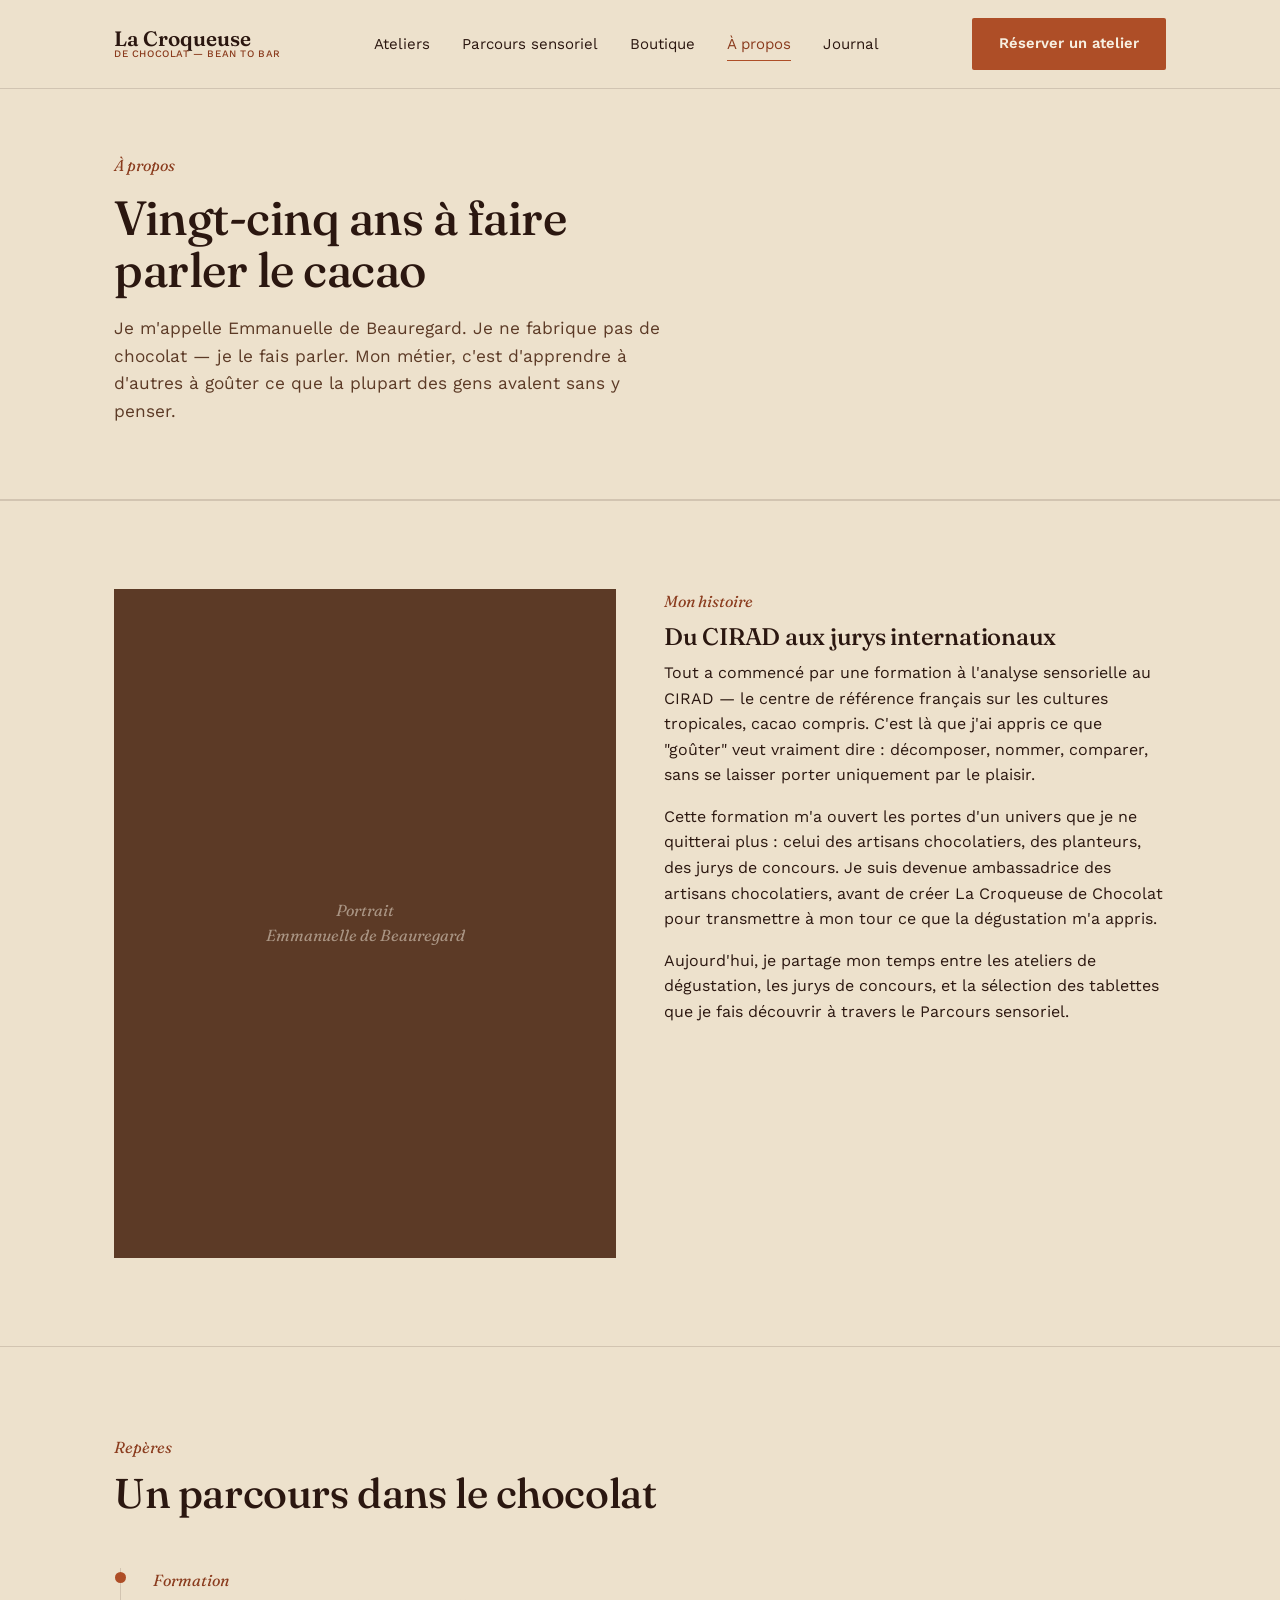
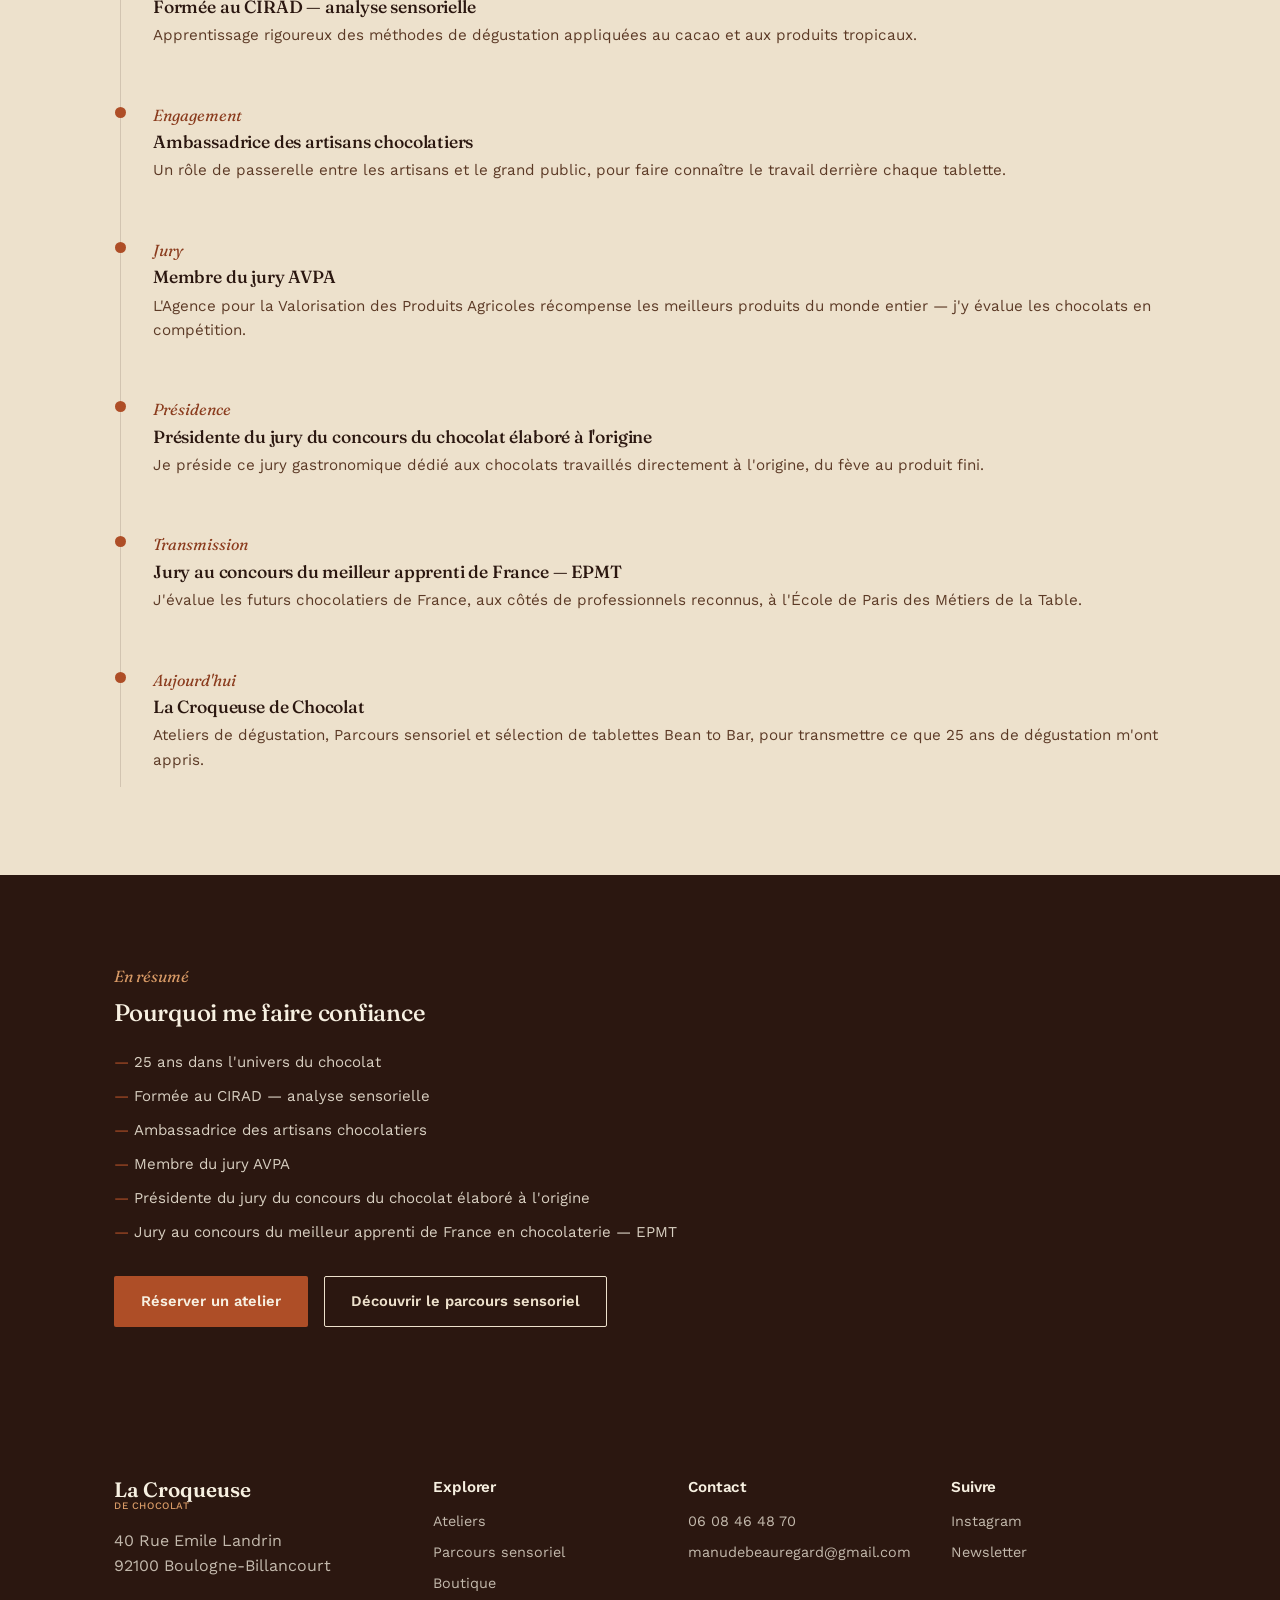
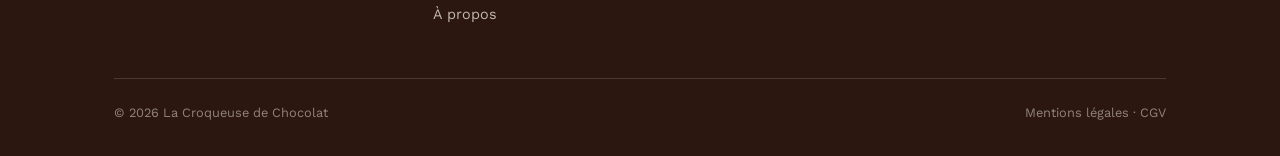
==== a-propos.html @ c0e7d8b3 "Add files via upload" ====
<!doctype html>
<html lang="fr">
<head>
<meta charset="UTF-8">
<meta name="viewport" content="width=device-width, initial-scale=1.0">
<title>À propos — Emmanuelle de Beauregard | La Croqueuse de Chocolat</title>
<meta name="description" content="Emmanuelle de Beauregard, formée au CIRAD, membre du jury AVPA, 25 ans dans l'univers du chocolat Bean to Bar.">
<link rel="stylesheet" href="style.css">
</head>
<body>

<header class="site-header">
  <div class="wrap">
    <a href="index.html" class="logo">La Croqueuse<small>DE CHOCOLAT — BEAN TO BAR</small></a>
    <nav class="nav" id="nav">
      <a href="ateliers.html">Ateliers</a>
      <a href="parcours-sensoriel.html">Parcours sensoriel</a>
      <a href="boutique.html">Boutique</a>
      <a href="a-propos.html" class="active">À propos</a>
      <a href="index.html#journal">Journal</a>
      <a href="apercu-reservation.html" class="btn btn-primary nav-cta">Réserver un atelier</a>
    </nav>
    <div class="nav-actions">
      <a href="apercu-reservation.html" class="btn btn-primary">Réserver un atelier</a>
      <button class="menu-toggle" id="menuToggle" aria-label="Ouvrir le menu" aria-expanded="false">Menu</button>
    </div>
  </div>
</header>

<section class="page-hero">
  <div class="wrap">
    <p class="section-tag">À propos</p>
    <h1>Vingt-cinq ans à faire parler le cacao</h1>
    <p class="lede">Je m'appelle Emmanuelle de Beauregard. Je ne fabrique pas de chocolat — je le fais parler. Mon métier, c'est d'apprendre à d'autres à goûter ce que la plupart des gens avalent sans y penser.</p>
  </div>
</section>

<section id="histoire">
  <div class="wrap grid-2">
    <div class="about-portrait" style="aspect-ratio:3/4">Portrait<br>Emmanuelle de Beauregard</div>
    <div>
      <p class="section-tag">Mon histoire</p>
      <h2>Du CIRAD aux jurys internationaux</h2>
      <p>Tout a commencé par une formation à l'analyse sensorielle au CIRAD — le centre de référence français sur les cultures tropicales, cacao compris. C'est là que j'ai appris ce que "goûter" veut vraiment dire : décomposer, nommer, comparer, sans se laisser porter uniquement par le plaisir.</p>
      <p>Cette formation m'a ouvert les portes d'un univers que je ne quitterai plus : celui des artisans chocolatiers, des planteurs, des jurys de concours. Je suis devenue ambassadrice des artisans chocolatiers, avant de créer La Croqueuse de Chocolat pour transmettre à mon tour ce que la dégustation m'a appris.</p>
      <p>Aujourd'hui, je partage mon temps entre les ateliers de dégustation, les jurys de concours, et la sélection des tablettes que je fais découvrir à travers le Parcours sensoriel.</p>
    </div>
  </div>
</section>

<section id="parcours">
  <div class="wrap">
    <div class="section-head">
      <p class="section-tag">Repères</p>
      <h2>Un parcours dans le chocolat</h2>
    </div>
    <div class="timeline">
      <div class="timeline-item">
        <p class="year">Formation</p>
        <h3>Formée au CIRAD — analyse sensorielle</h3>
        <p>Apprentissage rigoureux des méthodes de dégustation appliquées au cacao et aux produits tropicaux.</p>
      </div>
      <div class="timeline-item">
        <p class="year">Engagement</p>
        <h3>Ambassadrice des artisans chocolatiers</h3>
        <p>Un rôle de passerelle entre les artisans et le grand public, pour faire connaître le travail derrière chaque tablette.</p>
      </div>
      <div class="timeline-item">
        <p class="year">Jury</p>
        <h3>Membre du jury AVPA</h3>
        <p>L'Agence pour la Valorisation des Produits Agricoles récompense les meilleurs produits du monde entier — j'y évalue les chocolats en compétition.</p>
      </div>
      <div class="timeline-item">
        <p class="year">Présidence</p>
        <h3>Présidente du jury du concours du chocolat élaboré à l'origine</h3>
        <p>Je préside ce jury gastronomique dédié aux chocolats travaillés directement à l'origine, du fève au produit fini.</p>
      </div>
      <div class="timeline-item">
        <p class="year">Transmission</p>
        <h3>Jury au concours du meilleur apprenti de France — EPMT</h3>
        <p>J'évalue les futurs chocolatiers de France, aux côtés de professionnels reconnus, à l'École de Paris des Métiers de la Table.</p>
      </div>
      <div class="timeline-item">
        <p class="year">Aujourd'hui</p>
        <h3>La Croqueuse de Chocolat</h3>
        <p>Ateliers de dégustation, Parcours sensoriel et sélection de tablettes Bean to Bar, pour transmettre ce que 25 ans de dégustation m'ont appris.</p>
      </div>
    </div>
  </div>
</section>

<section class="about-strip">
  <div class="wrap" style="grid-template-columns:1fr">
    <div>
      <p class="section-tag" style="color:#D89A66">En résumé</p>
      <h2>Pourquoi me faire confiance</h2>
      <ul class="credentials">
        <li>25 ans dans l'univers du chocolat</li>
        <li>Formée au CIRAD — analyse sensorielle</li>
        <li>Ambassadrice des artisans chocolatiers</li>
        <li>Membre du jury AVPA</li>
        <li>Présidente du jury du concours du chocolat élaboré à l'origine</li>
        <li>Jury au concours du meilleur apprenti de France en chocolaterie — EPMT</li>
      </ul>
      <div style="display:flex;gap:16px;margin-top:32px;flex-wrap:wrap">
        <a href="apercu-reservation.html" class="btn btn-primary">Réserver un atelier</a>
        <a href="parcours-sensoriel.html" class="btn btn-ghost" style="border-color:var(--creme);color:var(--creme)">Découvrir le parcours sensoriel</a>
      </div>
    </div>
  </div>
</section>

<footer class="site-footer">
  <div class="wrap">
    <div class="footer-grid">
      <div>
        <a href="index.html" class="logo" style="color:var(--creme-clair)">La Croqueuse<small style="color:#D89A66">DE CHOCOLAT</small></a>
        <p style="margin-top:16px;max-width:32ch">40 Rue Emile Landrin<br>92100 Boulogne-Billancourt</p>
      </div>
      <div>
        <h4>Explorer</h4>
        <ul>
          <li><a href="ateliers.html">Ateliers</a></li>
          <li><a href="parcours-sensoriel.html">Parcours sensoriel</a></li>
          <li><a href="boutique.html">Boutique</a></li>
          <li><a href="a-propos.html">À propos</a></li>
        </ul>
      </div>
      <div>
        <h4>Contact</h4>
        <ul>
          <li><a href="tel:0608464870">06 08 46 48 70</a></li>
          <li><a href="mailto:manudebeauregard@gmail.com">manudebeauregard@gmail.com</a></li>
        </ul>
      </div>
      <div>
        <h4>Suivre</h4>
        <ul>
          <li><a href="#">Instagram</a></li>
          <li><a href="#">Newsletter</a></li>
        </ul>
      </div>
    </div>
    <div class="footer-bottom">
      <span>© <span id="year"></span> La Croqueuse de Chocolat</span>
      <span>Mentions légales · CGV</span>
    </div>
  </div>
</footer>

<script src="main.js"></script>
</body>
</html>
---- style.css ----
/* ==========================================================================
   LA CROQUEUSE DE CHOCOLAT — Design system
   Palette: chocolat, terracotta brûlée, crème, once d'or
   Type: Fraunces (display, sensoriel) / Work Sans (texte, clair)
   ========================================================================== */

@import url('https://fonts.googleapis.com/css2?family=Fraunces:ital,opsz,wght@0,9..144,300..700;1,9..144,400..600&family=Work+Sans:wght@400;500;600&display=swap');

:root{
  --noir-cacao:   #2B1710;
  --brun-cacao:   #5C3A26;
  --terracotta:   #AE4E27;
  --terracotta-d: #8A3B1D;
  --creme:        #EDE1CC;
  --creme-clair:  #F7F0E1;
  --or:           #A07A3E;
  --ligne:        rgba(43,23,16,.14);

  --serif:  'Fraunces', Georgia, serif;
  --sans:   'Work Sans', -apple-system, sans-serif;

  --max: 1180px;
  --pad: clamp(20px, 5vw, 64px);
}

*,*::before,*::after{box-sizing:border-box}
html{scroll-behavior:smooth}
body{
  margin:0;
  background:var(--creme);
  color:var(--noir-cacao);
  font-family:var(--sans);
  font-size:16px;
  line-height:1.6;
  -webkit-font-smoothing:antialiased;
}
img{max-width:100%;display:block}
a{color:inherit}
h1,h2,h3,h4{
  font-family:var(--serif);
  font-weight:500;
  line-height:1.08;
  margin:0 0 .4em;
  letter-spacing:-.01em;
}
p{margin:0 0 1em}
.wrap{max-width:var(--max);margin:0 auto;padding-left:var(--pad);padding-right:var(--pad)}

:focus-visible{outline:2px solid var(--terracotta);outline-offset:3px}
@media (prefers-reduced-motion: reduce){*{animation:none!important;transition:none!important}}

/* ---------- header ---------- */
.site-header{
  position:sticky;top:0;z-index:50;
  background:rgba(237,225,204,.92);
  backdrop-filter:blur(6px);
  border-bottom:1px solid var(--ligne);
}
.site-header .wrap{
  display:flex;align-items:center;justify-content:space-between;
  padding-top:18px;padding-bottom:18px;
}
.logo{
  font-family:var(--serif);font-size:1.3rem;font-weight:600;
  text-decoration:none;color:var(--noir-cacao);
  display:flex;flex-direction:column;line-height:1.05;
}
.logo small{font-family:var(--sans);font-size:.62rem;font-weight:500;letter-spacing:.06em;color:var(--terracotta-d)}
.nav{display:flex;gap:32px;list-style:none;margin:0;padding:0}
.nav a{text-decoration:none;font-size:.94rem;position:relative;padding:2px 0}
.nav a::after{content:"";position:absolute;left:0;right:0;bottom:-3px;height:1px;background:var(--terracotta);transform:scaleX(0);transform-origin:left;transition:transform .25s ease}
.nav a:hover::after,.nav a.active::after{transform:scaleX(1)}
.nav a.active{color:var(--terracotta-d)}
.nav-actions{display:flex;gap:14px;align-items:center}
.menu-toggle{display:none;background:none;border:0;font-family:var(--serif);font-size:1rem;cursor:pointer;color:var(--noir-cacao)}
.nav a.nav-cta{display:none}

@media (max-width:860px){
  .site-header .wrap{padding-top:14px;padding-bottom:14px}
  .nav-actions .btn-primary{display:none}
  .nav{
    position:fixed;inset:60px 0 0 0;background:var(--creme-clair);
    flex-direction:column;align-items:flex-start;padding:32px var(--pad);gap:22px;
    transform:translateY(-8px);opacity:0;pointer-events:none;transition:opacity .2s ease, transform .2s ease;
    overflow-y:auto;
  }
  .nav.open{opacity:1;transform:translateY(0);pointer-events:auto}
  .nav a{font-size:1.2rem}
  .nav a.nav-cta{display:inline-flex;margin-top:8px;width:100%;justify-content:center;font-size:1rem}
  .menu-toggle{display:block;font-size:.95rem}
}

@media (max-width:400px){
  .btn{padding:12px 20px;font-size:.86rem}
  .logo{font-size:1.12rem}
}

/* ---------- buttons ---------- */
.btn{
  display:inline-flex;align-items:center;gap:8px;
  font-family:var(--sans);font-size:.92rem;font-weight:600;
  padding:13px 26px;border-radius:2px;text-decoration:none;
  border:1px solid transparent;cursor:pointer;transition:background .2s ease, color .2s ease, border-color .2s ease;
}
.btn-primary{background:var(--terracotta);color:var(--creme-clair)}
.btn-primary:hover{background:var(--terracotta-d)}
.btn-ghost{border-color:var(--noir-cacao);color:var(--noir-cacao)}
.btn-ghost:hover{background:var(--noir-cacao);color:var(--creme-clair)}
.btn-dark{background:var(--noir-cacao);color:var(--creme-clair)}
.btn-dark:hover{background:var(--terracotta-d)}

/* ---------- hero ---------- */
.hero{
  padding:88px 0 96px;
  border-bottom:1px solid var(--ligne);
  position:relative;
  overflow:hidden;
}
.hero .wrap{display:grid;grid-template-columns:1.15fr .85fr;gap:56px;align-items:end}
.hero-eyebrow{
  font-size:.85rem;color:var(--terracotta-d);margin-bottom:18px;
  font-style:italic;font-family:var(--serif);
}
.hero h1{font-size:clamp(2.4rem, 5vw, 4.1rem);max-width:12ch}
.hero-lede{font-size:1.15rem;color:var(--brun-cacao);max-width:44ch;margin-top:18px}
.hero-cta{display:flex;gap:16px;margin-top:34px;flex-wrap:wrap}
.hero-panel{
  background:var(--noir-cacao);color:var(--creme-clair);
  padding:34px;align-self:stretch;
  display:flex;flex-direction:column;justify-content:space-between;
}
.hero-panel .quote{font-family:var(--serif);font-style:italic;font-size:1.15rem;line-height:1.5}
.hero-panel .sign{margin-top:20px;font-size:.85rem;color:var(--creme);opacity:.75}
@media (max-width:860px){
  .hero .wrap{grid-template-columns:1fr;gap:32px}
  .hero-panel{order:-1}
}

/* ---------- section rhythm ---------- */
section{padding:88px 0}
section + section{border-top:1px solid var(--ligne)}
.section-head{max-width:640px;margin-bottom:52px}
.section-tag{font-family:var(--serif);font-style:italic;color:var(--terracotta-d);font-size:1rem;margin-bottom:10px}
.section-head h2{font-size:clamp(1.8rem, 3.4vw, 2.6rem)}

/* ---------- offer grid ---------- */
.offers{display:grid;grid-template-columns:repeat(3,1fr);gap:1px;background:var(--ligne);border:1px solid var(--ligne)}
.offer-card{background:var(--creme-clair);padding:36px 30px;display:flex;flex-direction:column}
.offer-card .num{font-family:var(--serif);font-style:italic;color:var(--terracotta);font-size:1.6rem;margin-bottom:14px}
.offer-card h3{font-size:1.35rem}
.offer-card p{color:var(--brun-cacao);font-size:.95rem;flex:1}
.offer-card .price{font-family:var(--serif);font-size:1.4rem;margin-top:12px}
.offer-card a{margin-top:18px;font-size:.88rem;font-weight:600;color:var(--terracotta-d);text-decoration:none;border-bottom:1px solid currentColor;align-self:flex-start}
@media (max-width:860px){.offers{grid-template-columns:1fr}}

/* ---------- about strip ---------- */
.about-strip{background:var(--noir-cacao);color:var(--creme)}
.about-strip .wrap{display:grid;grid-template-columns:.9fr 1.1fr;gap:56px;align-items:center}
.about-strip h2{color:var(--creme-clair)}
.about-strip .credentials{list-style:none;margin:24px 0 0;padding:0;display:grid;gap:10px}
.about-strip .credentials li{padding-left:20px;position:relative;font-size:.94rem;color:rgba(247,240,225,.85)}
.about-strip .credentials li::before{content:"—";position:absolute;left:0;color:var(--terracotta)}
.about-portrait{aspect-ratio:4/5;background:var(--brun-cacao);display:flex;align-items:center;justify-content:center;color:rgba(247,240,225,.5);font-family:var(--serif);font-style:italic;text-align:center;padding:20px}
@media (max-width:860px){.about-strip .wrap{grid-template-columns:1fr}.about-portrait{order:-1;max-width:280px}}

/* ---------- blog / journal ---------- */
.journal-grid{display:grid;grid-template-columns:repeat(3,1fr);gap:40px}
.journal-card a{text-decoration:none;color:inherit;display:block}
.journal-thumb{aspect-ratio:5/4;background:var(--creme-clair);border:1px solid var(--ligne);margin-bottom:18px;display:flex;align-items:center;justify-content:center;color:var(--brun-cacao);font-family:var(--serif);font-style:italic}
.journal-card h3{font-size:1.15rem}
.journal-date{font-size:.8rem;color:var(--terracotta-d);letter-spacing:.02em}
@media (max-width:860px){.journal-grid{grid-template-columns:1fr;gap:32px}}

/* ---------- footer ---------- */
.site-footer{background:var(--noir-cacao);color:rgba(247,240,225,.75);padding:64px 0 32px}
.footer-grid{display:grid;grid-template-columns:1.3fr 1fr 1fr 1fr;gap:40px}
.footer-grid h4{color:var(--creme-clair);font-size:.95rem;font-family:var(--sans);font-weight:600;margin-bottom:14px}
.footer-grid ul{list-style:none;margin:0;padding:0;display:grid;gap:8px;font-size:.9rem}
.footer-grid a{text-decoration:none;color:inherit}
.footer-grid a:hover{color:var(--creme-clair)}
.footer-bottom{margin-top:52px;padding-top:24px;border-top:1px solid rgba(247,240,225,.15);display:flex;justify-content:space-between;flex-wrap:wrap;gap:12px;font-size:.8rem;color:rgba(247,240,225,.5)}
@media (max-width:860px){.footer-grid{grid-template-columns:1fr 1fr}}

/* ---------- generic page hero (sous-pages) ---------- */
.page-hero{padding:64px 0 56px;border-bottom:1px solid var(--ligne)}
.page-hero .section-tag{margin-bottom:14px}
.page-hero h1{font-size:clamp(2rem,4vw,3rem);max-width:16ch}
.page-hero .lede{max-width:52ch;color:var(--brun-cacao);font-size:1.08rem;margin-top:16px}

/* ---------- utility ---------- */
.grid-2{display:grid;grid-template-columns:1fr 1fr;gap:48px}
.grid-3{display:grid;grid-template-columns:repeat(3,1fr);gap:32px}
@media (max-width:860px){.grid-2,.grid-3{grid-template-columns:1fr}}
.tag-list{display:flex;gap:10px;flex-wrap:wrap;list-style:none;margin:0 0 20px;padding:0}
.tag-list li{font-size:.78rem;letter-spacing:.03em;border:1px solid var(--ligne);padding:5px 12px;border-radius:20px;color:var(--brun-cacao)}

/* ---------- offers 2-col variant ---------- */
.offers-2{grid-template-columns:repeat(2,1fr)}
@media (max-width:860px){.offers-2{grid-template-columns:1fr}}

/* ---------- steps (comment ça marche) ---------- */
.steps{display:grid;grid-template-columns:repeat(3,1fr);gap:40px;counter-reset:step}
.step{position:relative;padding-top:8px}
.step .step-num{font-family:var(--serif);font-style:italic;font-size:2.4rem;color:var(--terracotta);line-height:1;margin-bottom:14px;display:block}
.step h3{font-size:1.15rem}
.step p{color:var(--brun-cacao);font-size:.95rem}
@media (max-width:860px){.steps{grid-template-columns:1fr;gap:32px}}

/* ---------- atelier / tablette detail cards ---------- */
.detail-cards{display:grid;gap:1px;background:var(--ligne);border:1px solid var(--ligne)}
.detail-card{background:var(--creme-clair);padding:40px;display:grid;grid-template-columns:.85fr 1.15fr;gap:36px;align-items:start}
.detail-card .thumb{aspect-ratio:4/3;background:var(--brun-cacao);color:rgba(247,240,225,.55);display:flex;align-items:center;justify-content:center;font-family:var(--serif);font-style:italic;text-align:center;padding:16px}
.detail-card h3{font-size:1.5rem;margin-bottom:6px}
.detail-card .meta{display:flex;gap:16px;flex-wrap:wrap;font-size:.82rem;color:var(--terracotta-d);margin-bottom:14px;letter-spacing:.02em}
.detail-card p{color:var(--brun-cacao)}
.detail-card .price-tag{font-family:var(--serif);font-size:1.3rem;color:var(--noir-cacao);margin-top:14px}
.detail-card .cta-row{margin-top:18px}
@media (max-width:760px){.detail-card{grid-template-columns:1fr}}

/* ---------- tablette fiches (boutique) ---------- */
.tablette-grid{display:grid;grid-template-columns:repeat(3,1fr);gap:1px;background:var(--ligne);border:1px solid var(--ligne)}
.tablette-card{background:var(--creme-clair);display:flex;flex-direction:column}
.tablette-visual{aspect-ratio:1/1;background:var(--noir-cacao);display:flex;align-items:center;justify-content:center;color:rgba(247,240,225,.5);font-family:var(--serif);font-style:italic;text-align:center;padding:20px}
.tablette-body{padding:28px 26px;display:flex;flex-direction:column;flex:1}
.tablette-body .origine{font-size:.78rem;letter-spacing:.06em;color:var(--terracotta-d);text-transform:uppercase;margin-bottom:6px}
.tablette-body h3{font-size:1.3rem}
.tablette-body .cacao{font-family:var(--serif);font-style:italic;color:var(--brun-cacao);margin-bottom:12px}
.tablette-body .notes{font-size:.88rem;color:var(--brun-cacao);flex:1}
.tablette-body .producteur{font-size:.85rem;border-top:1px solid var(--ligne);padding-top:14px;margin-top:16px;color:var(--brun-cacao)}
.tablette-body .price-row{display:flex;justify-content:space-between;align-items:center;margin-top:18px}
.tablette-body .price-row .price{font-family:var(--serif);font-size:1.25rem}
@media (max-width:860px){.tablette-grid{grid-template-columns:1fr}}

/* ---------- testimonials ---------- */
.testimonials{display:grid;grid-template-columns:repeat(3,1fr);gap:32px}
.testimonial{background:var(--creme-clair);border:1px solid var(--ligne);padding:28px}
.testimonial p{font-family:var(--serif);font-style:italic;color:var(--noir-cacao);font-size:1.02rem}
.testimonial .who{font-size:.82rem;color:var(--terracotta-d);margin-top:12px}
@media (max-width:860px){.testimonials{grid-template-columns:1fr}}

/* ---------- faq ---------- */
.faq-item{border-top:1px solid var(--ligne);padding:24px 0}
.faq-item:last-child{border-bottom:1px solid var(--ligne)}
.faq-item h3{font-size:1.1rem;margin-bottom:8px}
.faq-item p{color:var(--brun-cacao);margin:0}

/* ---------- timeline (à propos) ---------- */
.timeline{display:grid;gap:0;border-left:1px solid var(--ligne);margin-left:6px}
.timeline-item{position:relative;padding:0 0 40px 32px}
.timeline-item::before{content:"";position:absolute;left:-6px;top:4px;width:11px;height:11px;border-radius:50%;background:var(--terracotta)}
.timeline-item .year{font-family:var(--serif);font-style:italic;color:var(--terracotta-d);font-size:1rem;margin-bottom:4px}
.timeline-item h3{font-size:1.1rem}
.timeline-item p{color:var(--brun-cacao);font-size:.95rem}
.timeline-item:last-child{padding-bottom:0}

/* ---------- simple contact / réservation form ---------- */
.contact-form{display:grid;gap:18px;max-width:560px}
.contact-form label{display:block;font-size:.85rem;font-weight:600;margin-bottom:6px;color:var(--noir-cacao)}
.contact-form input,.contact-form select,.contact-form textarea{
  width:100%;padding:12px 14px;border:1px solid var(--ligne);background:var(--creme-clair);
  font-family:var(--sans);font-size:.95rem;color:var(--noir-cacao);border-radius:2px;
}
.contact-form textarea{resize:vertical;min-height:110px}
.contact-form input:focus,.contact-form select:focus,.contact-form textarea:focus{outline:2px solid var(--terracotta);outline-offset:1px}

/* ---------- booking widget mockup (aperçu visuel uniquement) ---------- */
.booking-wrap{display:grid;grid-template-columns:.55fr 1fr;gap:32px;align-items:start}
.booking-summary{background:var(--noir-cacao);color:var(--creme);padding:32px}
.booking-summary .eyebrow{font-size:.75rem;letter-spacing:.08em;text-transform:uppercase;color:#D89A66;margin-bottom:18px}
.booking-summary h3{color:var(--creme-clair);font-size:1.3rem}
.booking-summary .duree{font-size:.9rem;color:rgba(247,240,225,.7);margin-bottom:16px}
.booking-summary p{color:rgba(247,240,225,.85);font-size:.94rem}
.booking-calendar{background:var(--creme-clair);border:1px solid var(--ligne);padding:32px}
.cal-nav{display:flex;align-items:center;justify-content:space-between;margin-bottom:24px}
.cal-nav .mois{font-family:var(--serif);font-style:italic;font-size:1.25rem}
.cal-nav button{background:none;border:1px solid var(--ligne);width:34px;height:34px;border-radius:50%;cursor:default;color:var(--noir-cacao);font-size:.95rem}
.cal-grid{display:grid;grid-template-columns:repeat(7,1fr);gap:6px;text-align:center;margin-bottom:28px}
.cal-grid .dow{font-size:.78rem;font-weight:600;color:var(--brun-cacao);padding-bottom:8px}
.cal-grid .day{padding:10px 0;font-size:.9rem;color:var(--ligne);border-radius:50%}
.cal-grid .day.active{color:var(--noir-cacao)}
.cal-grid .day.selected{background:var(--terracotta);color:var(--creme-clair);font-weight:600}
.slots-label{font-size:.85rem;color:var(--brun-cacao);margin-bottom:14px}
.slots{display:flex;flex-wrap:wrap;gap:10px}
.slot{border:1px solid var(--terracotta);color:var(--terracotta-d);padding:10px 18px;font-size:.88rem;font-weight:600;border-radius:2px;background:var(--creme-clair)}
.slot.taken{border-color:var(--ligne);color:var(--ligne);text-decoration:line-through}
.mockup-flag{display:inline-block;background:var(--terracotta);color:var(--creme-clair);font-size:.72rem;letter-spacing:.05em;text-transform:uppercase;padding:6px 14px;margin-bottom:18px}
@media (max-width:760px){.booking-wrap{grid-template-columns:1fr}}

/* ---------- payment mockup ---------- */
.pay-wrap{display:grid;grid-template-columns:.55fr 1fr;gap:32px;align-items:start}
.pay-recap{background:var(--noir-cacao);color:var(--creme);padding:32px}
.pay-recap .eyebrow{font-size:.75rem;letter-spacing:.08em;text-transform:uppercase;color:#D89A66;margin-bottom:18px}
.pay-recap h3{color:var(--creme-clair);font-size:1.3rem}
.recap-line{display:flex;justify-content:space-between;font-size:.92rem;padding:12px 0;border-top:1px solid rgba(247,240,225,.15)}
.recap-line.total{font-family:var(--serif);font-size:1.15rem;color:var(--creme-clair);border-top:1px solid rgba(247,240,225,.3);padding-top:16px;margin-top:8px}
.pay-form{background:var(--creme-clair);border:1px solid var(--ligne);padding:32px}
.pay-form .row-2{display:grid;grid-template-columns:1fr 1fr;gap:16px}
.confirmation{text-align:center;padding:40px 20px}
.confirmation .check{width:56px;height:56px;border-radius:50%;background:var(--terracotta);color:var(--creme-clair);display:flex;align-items:center;justify-content:center;font-size:1.6rem;margin:0 auto 20px}
.confirmation h3{font-size:1.5rem}
.confirmation p{color:var(--brun-cacao)}
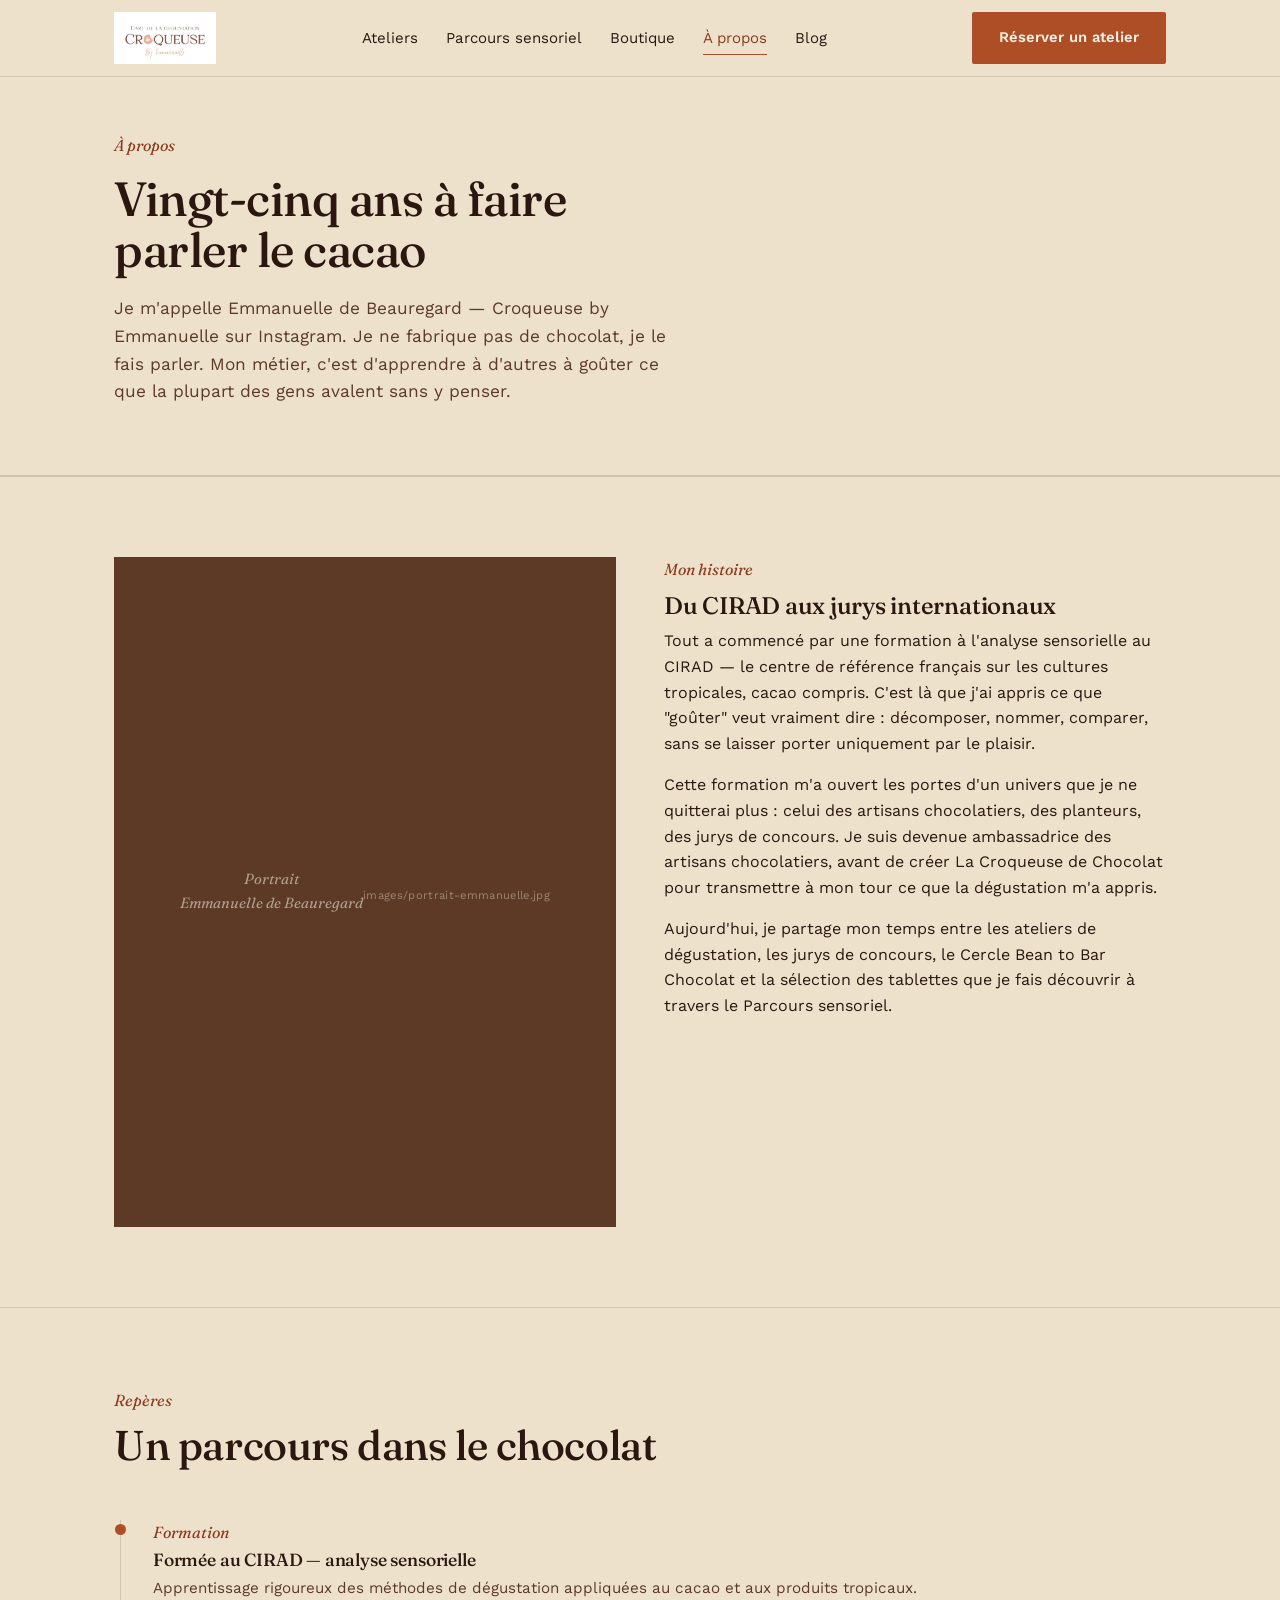
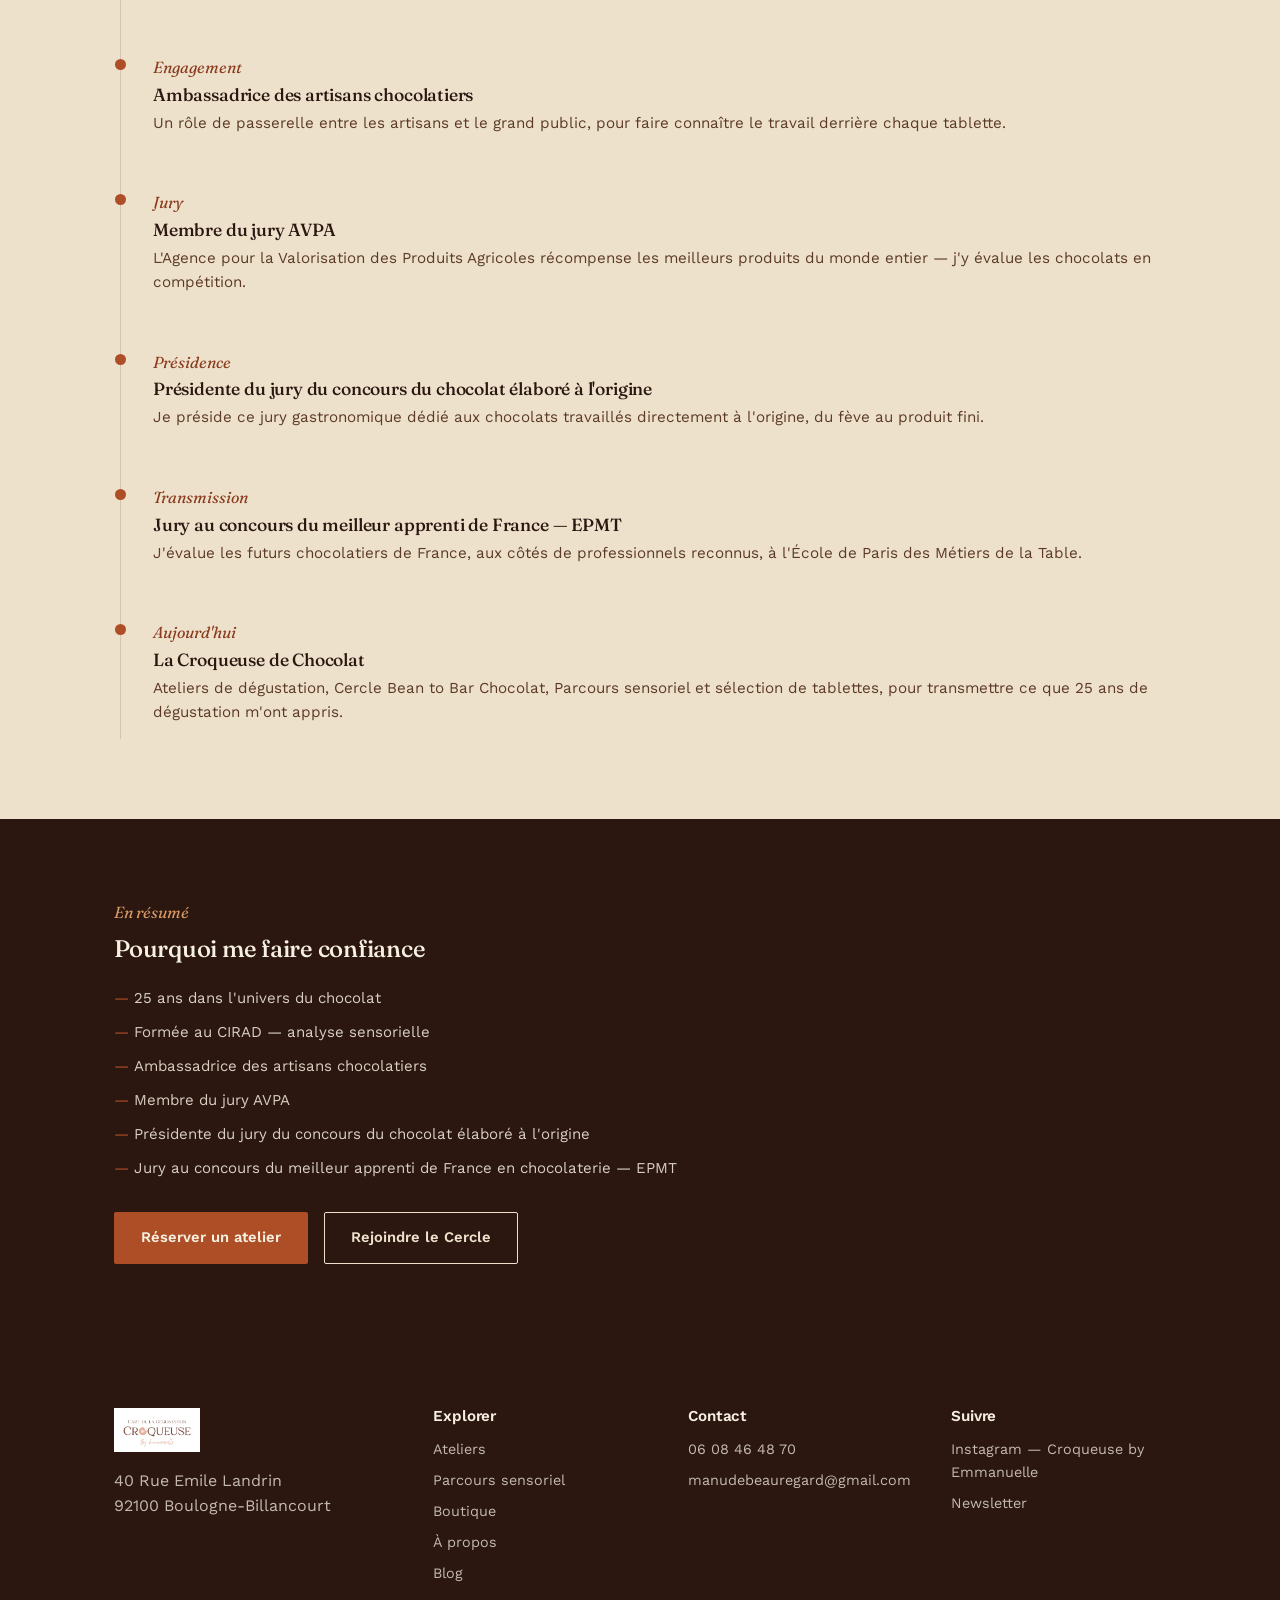
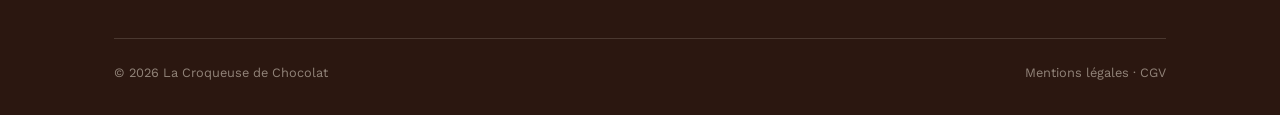
==== commit 555fae3b: "Add files via upload" ====
--- a/a-propos.html
+++ b/a-propos.html
@@ -5,19 +5,19 @@
 <meta name="viewport" content="width=device-width, initial-scale=1.0">
 <title>À propos — Emmanuelle de Beauregard | La Croqueuse de Chocolat</title>
 <meta name="description" content="Emmanuelle de Beauregard, formée au CIRAD, membre du jury AVPA, 25 ans dans l'univers du chocolat Bean to Bar.">
-<link rel="stylesheet" href="style.css">
+<link rel="stylesheet" href="style.css?v=4">
 </head>
 <body>
 
 <header class="site-header">
   <div class="wrap">
-    <a href="index.html" class="logo">La Croqueuse<small>DE CHOCOLAT — BEAN TO BAR</small></a>
+    <a href="index.html" class="logo"><img src="logo.png" alt="La Croqueuse de Chocolat — By Emmanuelle"></a>
     <nav class="nav" id="nav">
       <a href="ateliers.html">Ateliers</a>
       <a href="parcours-sensoriel.html">Parcours sensoriel</a>
       <a href="boutique.html">Boutique</a>
       <a href="a-propos.html" class="active">À propos</a>
-      <a href="index.html#journal">Journal</a>
+      <a href="blog.html">Blog</a>
       <a href="apercu-reservation.html" class="btn btn-primary nav-cta">Réserver un atelier</a>
     </nav>
     <div class="nav-actions">
@@ -31,19 +31,22 @@
   <div class="wrap">
     <p class="section-tag">À propos</p>
     <h1>Vingt-cinq ans à faire parler le cacao</h1>
-    <p class="lede">Je m'appelle Emmanuelle de Beauregard. Je ne fabrique pas de chocolat — je le fais parler. Mon métier, c'est d'apprendre à d'autres à goûter ce que la plupart des gens avalent sans y penser.</p>
+    <p class="lede">Je m'appelle Emmanuelle de Beauregard — Croqueuse by Emmanuelle sur Instagram. Je ne fabrique pas de chocolat, je le fais parler. Mon métier, c'est d'apprendre à d'autres à goûter ce que la plupart des gens avalent sans y penser.</p>
   </div>
 </section>
 
 <section id="histoire">
   <div class="wrap grid-2">
-    <div class="about-portrait" style="aspect-ratio:3/4">Portrait<br>Emmanuelle de Beauregard</div>
+    <div class="about-portrait photo-slot" style="aspect-ratio:3/4">
+      <img src="images/portrait-emmanuelle.jpg" alt="Emmanuelle de Beauregard" onerror="this.style.display='none'; this.nextElementSibling.style.display='flex';">
+      <div class="photo-fallback" style="display:flex">Portrait<br>Emmanuelle de Beauregard<small>images/portrait-emmanuelle.jpg</small></div>
+    </div>
     <div>
       <p class="section-tag">Mon histoire</p>
       <h2>Du CIRAD aux jurys internationaux</h2>
       <p>Tout a commencé par une formation à l'analyse sensorielle au CIRAD — le centre de référence français sur les cultures tropicales, cacao compris. C'est là que j'ai appris ce que "goûter" veut vraiment dire : décomposer, nommer, comparer, sans se laisser porter uniquement par le plaisir.</p>
       <p>Cette formation m'a ouvert les portes d'un univers que je ne quitterai plus : celui des artisans chocolatiers, des planteurs, des jurys de concours. Je suis devenue ambassadrice des artisans chocolatiers, avant de créer La Croqueuse de Chocolat pour transmettre à mon tour ce que la dégustation m'a appris.</p>
-      <p>Aujourd'hui, je partage mon temps entre les ateliers de dégustation, les jurys de concours, et la sélection des tablettes que je fais découvrir à travers le Parcours sensoriel.</p>
+      <p>Aujourd'hui, je partage mon temps entre les ateliers de dégustation, les jurys de concours, le Cercle Bean to Bar Chocolat et la sélection des tablettes que je fais découvrir à travers le Parcours sensoriel.</p>
     </div>
   </div>
 </section>
@@ -83,7 +86,7 @@
       <div class="timeline-item">
         <p class="year">Aujourd'hui</p>
         <h3>La Croqueuse de Chocolat</h3>
-        <p>Ateliers de dégustation, Parcours sensoriel et sélection de tablettes Bean to Bar, pour transmettre ce que 25 ans de dégustation m'ont appris.</p>
+        <p>Ateliers de dégustation, Cercle Bean to Bar Chocolat, Parcours sensoriel et sélection de tablettes, pour transmettre ce que 25 ans de dégustation m'ont appris.</p>
       </div>
     </div>
   </div>
@@ -104,7 +107,7 @@
       </ul>
       <div style="display:flex;gap:16px;margin-top:32px;flex-wrap:wrap">
         <a href="apercu-reservation.html" class="btn btn-primary">Réserver un atelier</a>
-        <a href="parcours-sensoriel.html" class="btn btn-ghost" style="border-color:var(--creme);color:var(--creme)">Découvrir le parcours sensoriel</a>
+        <a href="parcours-sensoriel.html" class="btn btn-ghost" style="border-color:var(--creme);color:var(--creme)">Rejoindre le Cercle</a>
       </div>
     </div>
   </div>
@@ -114,7 +117,7 @@
   <div class="wrap">
     <div class="footer-grid">
       <div>
-        <a href="index.html" class="logo" style="color:var(--creme-clair)">La Croqueuse<small style="color:#D89A66">DE CHOCOLAT</small></a>
+        <a href="index.html" class="logo"><img src="logo.png" alt="La Croqueuse de Chocolat"></a>
         <p style="margin-top:16px;max-width:32ch">40 Rue Emile Landrin<br>92100 Boulogne-Billancourt</p>
       </div>
       <div>
@@ -124,6 +127,7 @@
           <li><a href="parcours-sensoriel.html">Parcours sensoriel</a></li>
           <li><a href="boutique.html">Boutique</a></li>
           <li><a href="a-propos.html">À propos</a></li>
+          <li><a href="blog.html">Blog</a></li>
         </ul>
       </div>
       <div>
@@ -136,7 +140,7 @@
       <div>
         <h4>Suivre</h4>
         <ul>
-          <li><a href="#">Instagram</a></li>
+          <li><a href="#">Instagram — Croqueuse by Emmanuelle</a></li>
           <li><a href="#">Newsletter</a></li>
         </ul>
       </div>
@@ -148,6 +152,6 @@
   </div>
 </footer>
 
-<script src="main.js"></script>
+<script src="main.js?v=4"></script>
 </body>
 </html>
--- a/style.css
+++ b/style.css
@@ -24,7 +24,7 @@
 }
 
 *,*::before,*::after{box-sizing:border-box}
-html{scroll-behavior:smooth}
+html{scroll-behavior:smooth;overflow-x:hidden;max-width:100vw}
 body{
   margin:0;
   background:var(--creme);
@@ -33,6 +33,8 @@
   font-size:16px;
   line-height:1.6;
   -webkit-font-smoothing:antialiased;
+  overflow-x:hidden;
+  max-width:100vw;
 }
 img{max-width:100%;display:block}
 a{color:inherit}
@@ -58,15 +60,11 @@
 }
 .site-header .wrap{
   display:flex;align-items:center;justify-content:space-between;
-  padding-top:18px;padding-bottom:18px;
-}
-.logo{
-  font-family:var(--serif);font-size:1.3rem;font-weight:600;
-  text-decoration:none;color:var(--noir-cacao);
-  display:flex;flex-direction:column;line-height:1.05;
-}
-.logo small{font-family:var(--sans);font-size:.62rem;font-weight:500;letter-spacing:.06em;color:var(--terracotta-d)}
-.nav{display:flex;gap:32px;list-style:none;margin:0;padding:0}
+  padding-top:12px;padding-bottom:12px;
+}
+.logo{text-decoration:none;display:flex;align-items:center}
+.logo img{height:52px;width:auto;display:block}
+.nav{display:flex;gap:28px;list-style:none;margin:0;padding:0;align-items:center}
 .nav a{text-decoration:none;font-size:.94rem;position:relative;padding:2px 0}
 .nav a::after{content:"";position:absolute;left:0;right:0;bottom:-3px;height:1px;background:var(--terracotta);transform:scaleX(0);transform-origin:left;transition:transform .25s ease}
 .nav a:hover::after,.nav a.active::after{transform:scaleX(1)}
@@ -76,23 +74,24 @@
 .nav a.nav-cta{display:none}
 
 @media (max-width:860px){
-  .site-header .wrap{padding-top:14px;padding-bottom:14px}
+  .site-header .wrap{padding-top:10px;padding-bottom:10px}
+  .logo img{height:42px}
   .nav-actions .btn-primary{display:none}
   .nav{
-    position:fixed;inset:60px 0 0 0;background:var(--creme-clair);
-    flex-direction:column;align-items:flex-start;padding:32px var(--pad);gap:22px;
-    transform:translateY(-8px);opacity:0;pointer-events:none;transition:opacity .2s ease, transform .2s ease;
-    overflow-y:auto;
+    position:fixed;inset:56px 0 0 0;background:var(--creme-clair);
+    flex-direction:column;align-items:flex-start;padding:28px var(--pad) 40px;gap:20px;
+    transform:translateY(-8px);opacity:0;visibility:hidden;pointer-events:none;
+    transition:opacity .2s ease, transform .2s ease, visibility .2s;
+    overflow-y:auto;z-index:60;
   }
-  .nav.open{opacity:1;transform:translateY(0);pointer-events:auto}
-  .nav a{font-size:1.2rem}
+  .nav.open{opacity:1;visibility:visible;transform:translateY(0);pointer-events:auto}
+  .nav a{font-size:1.15rem}
   .nav a.nav-cta{display:inline-flex;margin-top:8px;width:100%;justify-content:center;font-size:1rem}
   .menu-toggle{display:block;font-size:.95rem}
 }
 
 @media (max-width:400px){
   .btn{padding:12px 20px;font-size:.86rem}
-  .logo{font-size:1.12rem}
 }
 
 /* ---------- buttons ---------- */
@@ -110,48 +109,54 @@
 .btn-dark:hover{background:var(--terracotta-d)}
 
 /* ---------- hero ---------- */
-.hero{
-  padding:88px 0 96px;
-  border-bottom:1px solid var(--ligne);
-  position:relative;
-  overflow:hidden;
-}
+.hero{padding:80px 0 88px;border-bottom:1px solid var(--ligne);position:relative;overflow:hidden}
 .hero .wrap{display:grid;grid-template-columns:1.15fr .85fr;gap:56px;align-items:end}
-.hero-eyebrow{
-  font-size:.85rem;color:var(--terracotta-d);margin-bottom:18px;
-  font-style:italic;font-family:var(--serif);
-}
+.hero-eyebrow{font-size:.85rem;color:var(--terracotta-d);margin-bottom:18px;font-style:italic;font-family:var(--serif)}
 .hero h1{font-size:clamp(2.4rem, 5vw, 4.1rem);max-width:12ch}
 .hero-lede{font-size:1.15rem;color:var(--brun-cacao);max-width:44ch;margin-top:18px}
 .hero-cta{display:flex;gap:16px;margin-top:34px;flex-wrap:wrap}
-.hero-panel{
-  background:var(--noir-cacao);color:var(--creme-clair);
-  padding:34px;align-self:stretch;
-  display:flex;flex-direction:column;justify-content:space-between;
-}
+.hero-panel{background:var(--noir-cacao);color:var(--creme-clair);padding:34px;align-self:stretch;display:flex;flex-direction:column;justify-content:space-between}
 .hero-panel .quote{font-family:var(--serif);font-style:italic;font-size:1.15rem;line-height:1.5}
 .hero-panel .sign{margin-top:20px;font-size:.85rem;color:var(--creme);opacity:.75}
-@media (max-width:860px){
-  .hero .wrap{grid-template-columns:1fr;gap:32px}
-  .hero-panel{order:-1}
-}
+@media (max-width:860px){.hero .wrap{grid-template-columns:1fr;gap:32px}.hero-panel{order:-1}}
 
 /* ---------- section rhythm ---------- */
-section{padding:88px 0}
+section{padding:80px 0}
 section + section{border-top:1px solid var(--ligne)}
 .section-head{max-width:640px;margin-bottom:52px}
 .section-tag{font-family:var(--serif);font-style:italic;color:var(--terracotta-d);font-size:1rem;margin-bottom:10px}
 .section-head h2{font-size:clamp(1.8rem, 3.4vw, 2.6rem)}
 
+/* ---------- bean to bar explainer (3 blocs) ---------- */
+.b2b-intro{background:var(--creme-clair)}
+.b2b-lede{font-size:1.08rem;color:var(--brun-cacao);max-width:64ch;margin-bottom:40px}
+.b2b-grid{display:grid;grid-template-columns:repeat(3,1fr);gap:1px;background:var(--ligne);border:1px solid var(--ligne)}
+.b2b-card{background:var(--creme-clair);padding:32px 28px}
+.b2b-card .num{font-family:var(--serif);font-style:italic;color:var(--terracotta);font-size:1.6rem;margin-bottom:12px;display:block}
+.b2b-card h3{font-size:1.15rem}
+.b2b-card p{color:var(--brun-cacao);font-size:.94rem;margin:0}
+.b2b-outro{max-width:64ch;color:var(--brun-cacao);margin-top:32px;font-style:italic;font-family:var(--serif);font-size:1.08rem}
+@media (max-width:860px){.b2b-grid{grid-template-columns:1fr}}
+
 /* ---------- offer grid ---------- */
 .offers{display:grid;grid-template-columns:repeat(3,1fr);gap:1px;background:var(--ligne);border:1px solid var(--ligne)}
+.offers-2{grid-template-columns:repeat(2,1fr)}
 .offer-card{background:var(--creme-clair);padding:36px 30px;display:flex;flex-direction:column}
 .offer-card .num{font-family:var(--serif);font-style:italic;color:var(--terracotta);font-size:1.6rem;margin-bottom:14px}
 .offer-card h3{font-size:1.35rem}
 .offer-card p{color:var(--brun-cacao);font-size:.95rem;flex:1}
 .offer-card .price{font-family:var(--serif);font-size:1.4rem;margin-top:12px}
 .offer-card a{margin-top:18px;font-size:.88rem;font-weight:600;color:var(--terracotta-d);text-decoration:none;border-bottom:1px solid currentColor;align-self:flex-start}
-@media (max-width:860px){.offers{grid-template-columns:1fr}}
+@media (max-width:860px){.offers,.offers-2{grid-template-columns:1fr}}
+
+/* ---------- photo slots (img avec repli automatique) ---------- */
+.photo-slot{position:relative;background:var(--brun-cacao);color:rgba(247,240,225,.55);overflow:hidden}
+.photo-slot img{width:100%;height:100%;object-fit:cover;position:absolute;inset:0}
+.photo-slot .photo-fallback{
+  display:flex;align-items:center;justify-content:center;text-align:center;
+  width:100%;height:100%;padding:16px;font-family:var(--serif);font-style:italic;font-size:.92rem;
+}
+.photo-slot .photo-fallback small{display:block;font-family:var(--sans);font-style:normal;font-size:.7rem;letter-spacing:.03em;margin-top:8px;opacity:.75;word-break:break-all}
 
 /* ---------- about strip ---------- */
 .about-strip{background:var(--noir-cacao);color:var(--creme)}
@@ -160,20 +165,30 @@
 .about-strip .credentials{list-style:none;margin:24px 0 0;padding:0;display:grid;gap:10px}
 .about-strip .credentials li{padding-left:20px;position:relative;font-size:.94rem;color:rgba(247,240,225,.85)}
 .about-strip .credentials li::before{content:"—";position:absolute;left:0;color:var(--terracotta)}
-.about-portrait{aspect-ratio:4/5;background:var(--brun-cacao);display:flex;align-items:center;justify-content:center;color:rgba(247,240,225,.5);font-family:var(--serif);font-style:italic;text-align:center;padding:20px}
+.about-portrait{aspect-ratio:4/5}
 @media (max-width:860px){.about-strip .wrap{grid-template-columns:1fr}.about-portrait{order:-1;max-width:280px}}
 
 /* ---------- blog / journal ---------- */
 .journal-grid{display:grid;grid-template-columns:repeat(3,1fr);gap:40px}
 .journal-card a{text-decoration:none;color:inherit;display:block}
-.journal-thumb{aspect-ratio:5/4;background:var(--creme-clair);border:1px solid var(--ligne);margin-bottom:18px;display:flex;align-items:center;justify-content:center;color:var(--brun-cacao);font-family:var(--serif);font-style:italic}
+.journal-thumb{aspect-ratio:5/4;border:1px solid var(--ligne);margin-bottom:18px}
 .journal-card h3{font-size:1.15rem}
 .journal-date{font-size:.8rem;color:var(--terracotta-d);letter-spacing:.02em}
 @media (max-width:860px){.journal-grid{grid-template-columns:1fr;gap:32px}}
 
+/* ---------- article page ---------- */
+.article-header{aspect-ratio:16/7}
+.article-body{max-width:72ch;margin:0 auto}
+.article-body h2{font-size:1.5rem;margin-top:1.6em}
+.article-body p{color:var(--brun-cacao);font-size:1.03rem}
+.article-body ul{color:var(--brun-cacao);padding-left:1.2em}
+.article-meta{display:flex;gap:16px;align-items:center;font-size:.85rem;color:var(--terracotta-d);margin-bottom:20px}
+.article-lead{font-family:var(--serif);font-style:italic;font-size:1.2rem;color:var(--noir-cacao);max-width:72ch;margin:0 auto 40px}
+
 /* ---------- footer ---------- */
 .site-footer{background:var(--noir-cacao);color:rgba(247,240,225,.75);padding:64px 0 32px}
 .footer-grid{display:grid;grid-template-columns:1.3fr 1fr 1fr 1fr;gap:40px}
+.footer-grid .logo img{height:44px}
 .footer-grid h4{color:var(--creme-clair);font-size:.95rem;font-family:var(--sans);font-weight:600;margin-bottom:14px}
 .footer-grid ul{list-style:none;margin:0;padding:0;display:grid;gap:8px;font-size:.9rem}
 .footer-grid a{text-decoration:none;color:inherit}
@@ -182,7 +197,7 @@
 @media (max-width:860px){.footer-grid{grid-template-columns:1fr 1fr}}
 
 /* ---------- generic page hero (sous-pages) ---------- */
-.page-hero{padding:64px 0 56px;border-bottom:1px solid var(--ligne)}
+.page-hero{padding:56px 0 52px;border-bottom:1px solid var(--ligne)}
 .page-hero .section-tag{margin-bottom:14px}
 .page-hero h1{font-size:clamp(2rem,4vw,3rem);max-width:16ch}
 .page-hero .lede{max-width:52ch;color:var(--brun-cacao);font-size:1.08rem;margin-top:16px}
@@ -193,10 +208,6 @@
 @media (max-width:860px){.grid-2,.grid-3{grid-template-columns:1fr}}
 .tag-list{display:flex;gap:10px;flex-wrap:wrap;list-style:none;margin:0 0 20px;padding:0}
 .tag-list li{font-size:.78rem;letter-spacing:.03em;border:1px solid var(--ligne);padding:5px 12px;border-radius:20px;color:var(--brun-cacao)}
-
-/* ---------- offers 2-col variant ---------- */
-.offers-2{grid-template-columns:repeat(2,1fr)}
-@media (max-width:860px){.offers-2{grid-template-columns:1fr}}
 
 /* ---------- steps (comment ça marche) ---------- */
 .steps{display:grid;grid-template-columns:repeat(3,1fr);gap:40px;counter-reset:step}
@@ -209,18 +220,18 @@
 /* ---------- atelier / tablette detail cards ---------- */
 .detail-cards{display:grid;gap:1px;background:var(--ligne);border:1px solid var(--ligne)}
 .detail-card{background:var(--creme-clair);padding:40px;display:grid;grid-template-columns:.85fr 1.15fr;gap:36px;align-items:start}
-.detail-card .thumb{aspect-ratio:4/3;background:var(--brun-cacao);color:rgba(247,240,225,.55);display:flex;align-items:center;justify-content:center;font-family:var(--serif);font-style:italic;text-align:center;padding:16px}
+.detail-card .thumb{aspect-ratio:4/3}
 .detail-card h3{font-size:1.5rem;margin-bottom:6px}
 .detail-card .meta{display:flex;gap:16px;flex-wrap:wrap;font-size:.82rem;color:var(--terracotta-d);margin-bottom:14px;letter-spacing:.02em}
 .detail-card p{color:var(--brun-cacao)}
 .detail-card .price-tag{font-family:var(--serif);font-size:1.3rem;color:var(--noir-cacao);margin-top:14px}
-.detail-card .cta-row{margin-top:18px}
+.detail-card .note{font-size:.85rem;color:var(--terracotta-d);margin-top:10px}
 @media (max-width:760px){.detail-card{grid-template-columns:1fr}}
 
 /* ---------- tablette fiches (boutique) ---------- */
 .tablette-grid{display:grid;grid-template-columns:repeat(3,1fr);gap:1px;background:var(--ligne);border:1px solid var(--ligne)}
 .tablette-card{background:var(--creme-clair);display:flex;flex-direction:column}
-.tablette-visual{aspect-ratio:1/1;background:var(--noir-cacao);display:flex;align-items:center;justify-content:center;color:rgba(247,240,225,.5);font-family:var(--serif);font-style:italic;text-align:center;padding:20px}
+.tablette-visual{aspect-ratio:1/1}
 .tablette-body{padding:28px 26px;display:flex;flex-direction:column;flex:1}
 .tablette-body .origine{font-size:.78rem;letter-spacing:.06em;color:var(--terracotta-d);text-transform:uppercase;margin-bottom:6px}
 .tablette-body h3{font-size:1.3rem}
@@ -253,7 +264,7 @@
 .timeline-item p{color:var(--brun-cacao);font-size:.95rem}
 .timeline-item:last-child{padding-bottom:0}
 
-/* ---------- simple contact / réservation form ---------- */
+/* ---------- forms ---------- */
 .contact-form{display:grid;gap:18px;max-width:560px}
 .contact-form label{display:block;font-size:.85rem;font-weight:600;margin-bottom:6px;color:var(--noir-cacao)}
 .contact-form input,.contact-form select,.contact-form textarea{
@@ -263,7 +274,7 @@
 .contact-form textarea{resize:vertical;min-height:110px}
 .contact-form input:focus,.contact-form select:focus,.contact-form textarea:focus{outline:2px solid var(--terracotta);outline-offset:1px}
 
-/* ---------- booking widget mockup (aperçu visuel uniquement) ---------- */
+/* ---------- booking widget mockup ---------- */
 .booking-wrap{display:grid;grid-template-columns:.55fr 1fr;gap:32px;align-items:start}
 .booking-summary{background:var(--noir-cacao);color:var(--creme);padding:32px}
 .booking-summary .eyebrow{font-size:.75rem;letter-spacing:.08em;text-transform:uppercase;color:#D89A66;margin-bottom:18px}
@@ -293,9 +304,16 @@
 .pay-recap h3{color:var(--creme-clair);font-size:1.3rem}
 .recap-line{display:flex;justify-content:space-between;font-size:.92rem;padding:12px 0;border-top:1px solid rgba(247,240,225,.15)}
 .recap-line.total{font-family:var(--serif);font-size:1.15rem;color:var(--creme-clair);border-top:1px solid rgba(247,240,225,.3);padding-top:16px;margin-top:8px}
-.pay-form{background:var(--creme-clair);border:1px solid var(--ligne);padding:32px}
+.pay-form{background:var(--creme-clair);border:1px solid var(--ligne);padding:32px;overflow:hidden}
+.pay-form label{display:block;font-size:.85rem;font-weight:600;margin-bottom:6px;color:var(--noir-cacao)}
+.pay-form input{
+  width:100%;padding:12px 14px;border:1px solid var(--ligne);background:var(--creme-clair);
+  font-family:var(--sans);font-size:.95rem;color:var(--noir-cacao);border-radius:2px;
+}
+.pay-form input:focus{outline:2px solid var(--terracotta);outline-offset:1px}
 .pay-form .row-2{display:grid;grid-template-columns:1fr 1fr;gap:16px}
 .confirmation{text-align:center;padding:40px 20px}
 .confirmation .check{width:56px;height:56px;border-radius:50%;background:var(--terracotta);color:var(--creme-clair);display:flex;align-items:center;justify-content:center;font-size:1.6rem;margin:0 auto 20px}
 .confirmation h3{font-size:1.5rem}
 .confirmation p{color:var(--brun-cacao)}
+@media (max-width:760px){.pay-wrap{grid-template-columns:1fr}}
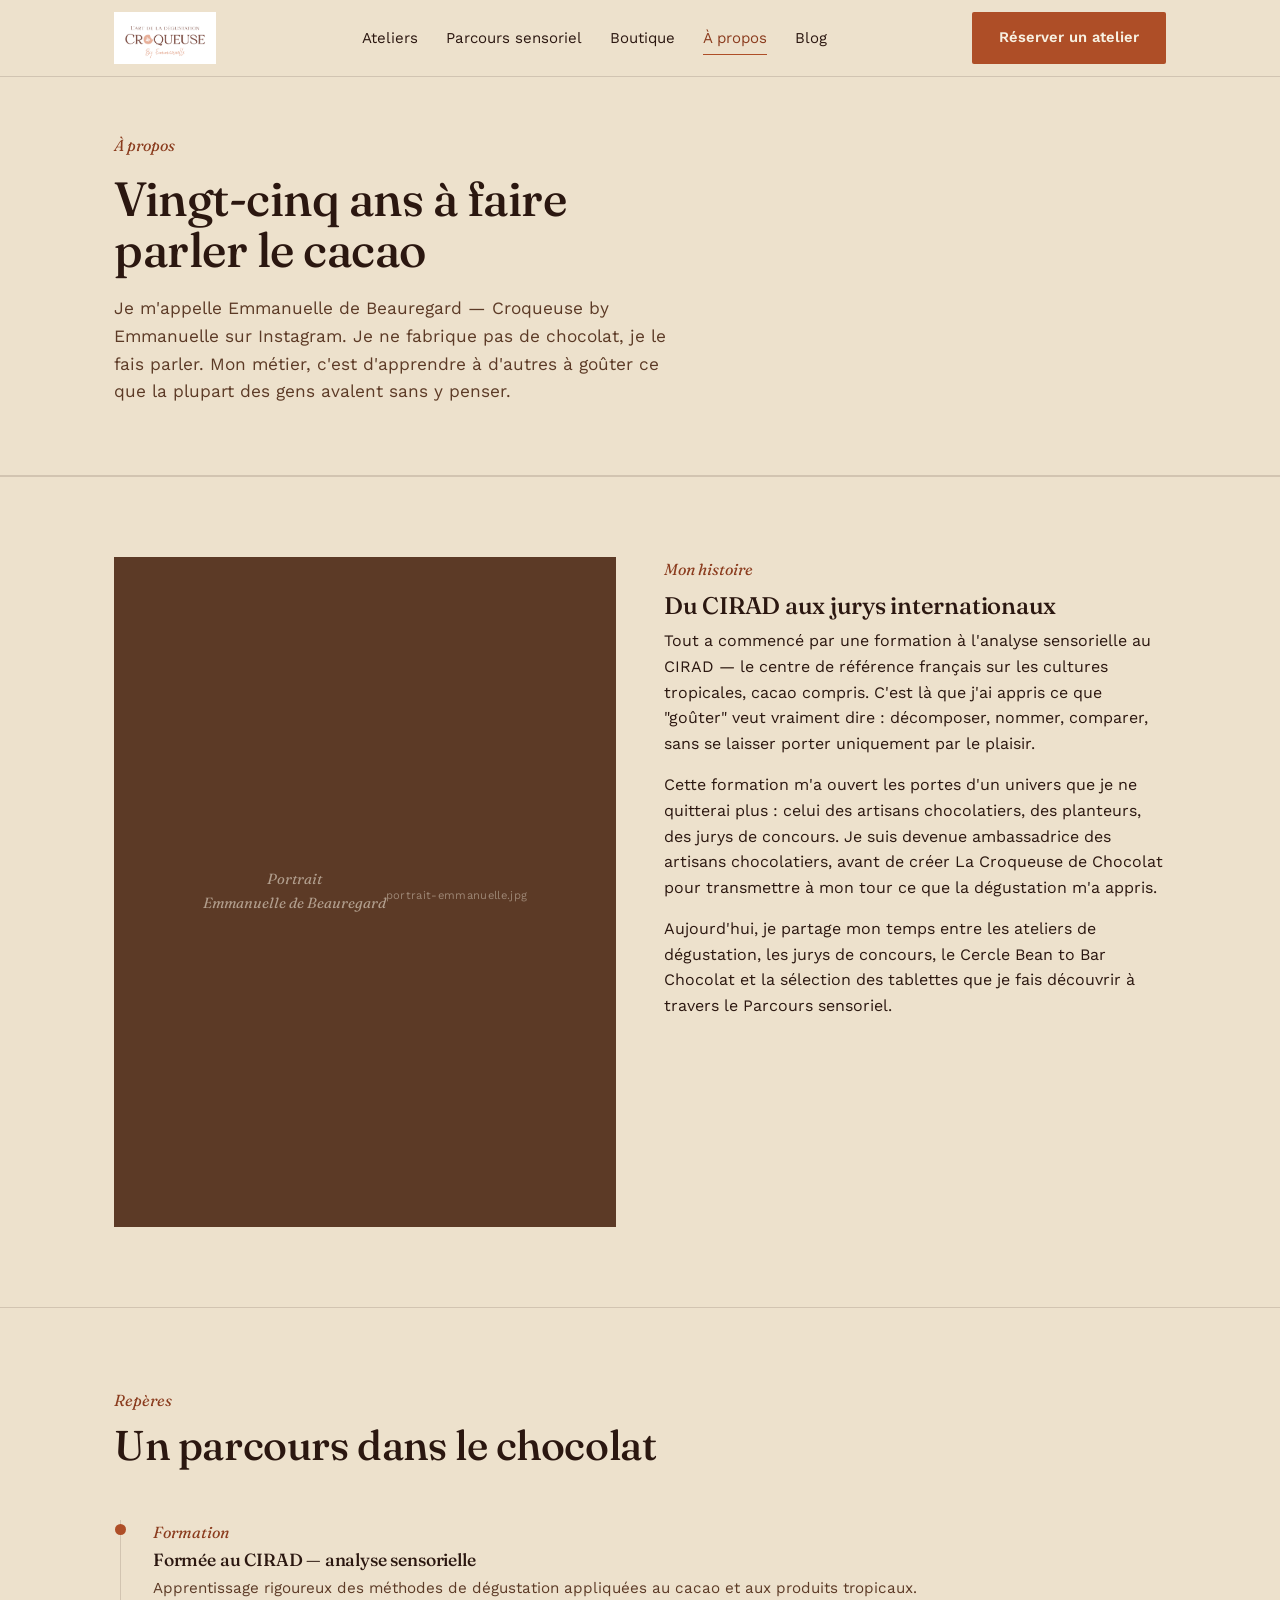
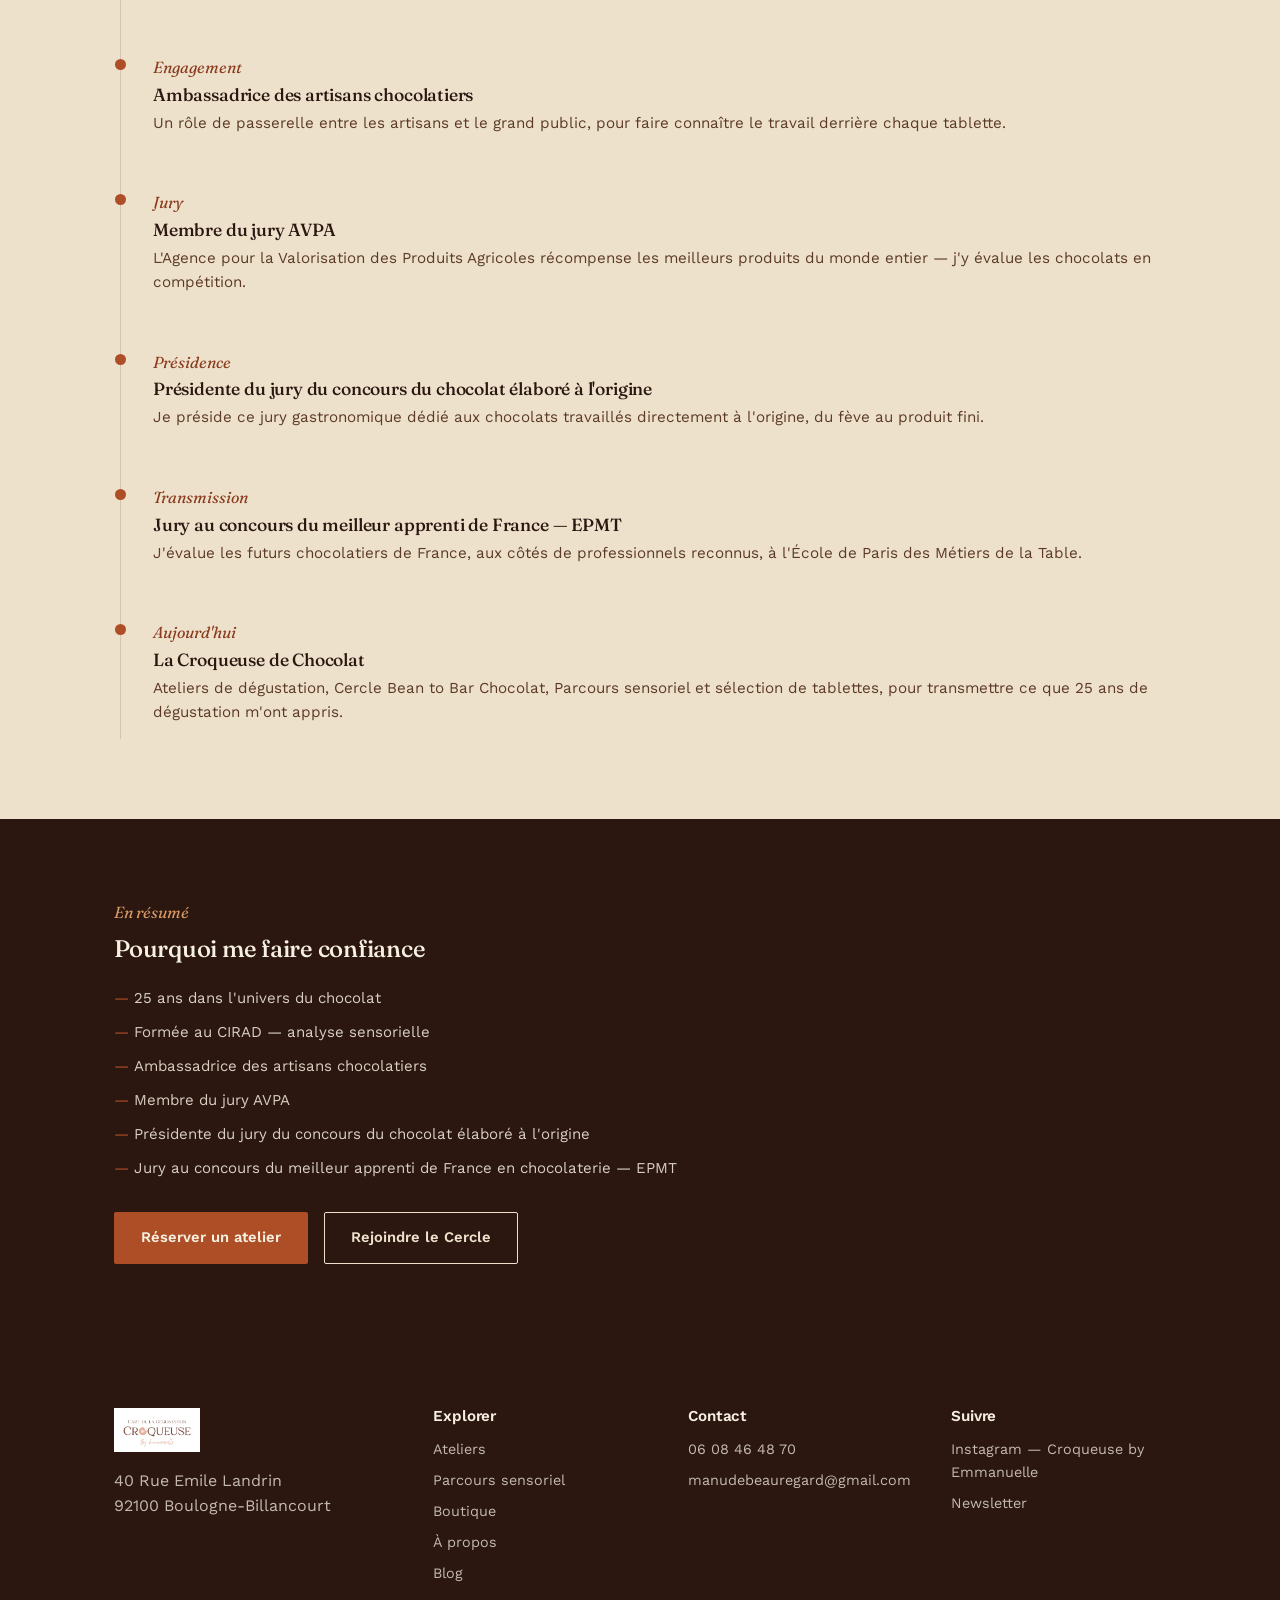
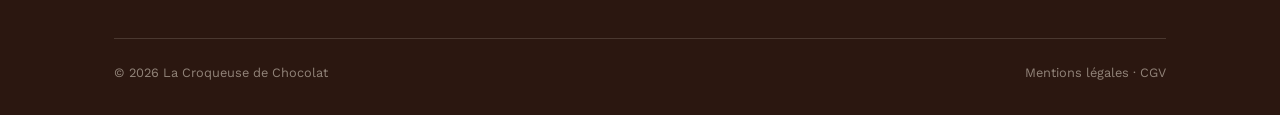
==== commit 9ff335f0: "Add files via upload" ====
--- a/a-propos.html
+++ b/a-propos.html
@@ -38,8 +38,8 @@
 <section id="histoire">
   <div class="wrap grid-2">
     <div class="about-portrait photo-slot" style="aspect-ratio:3/4">
-      <img src="images/portrait-emmanuelle.jpg" alt="Emmanuelle de Beauregard" onerror="this.style.display='none'; this.nextElementSibling.style.display='flex';">
-      <div class="photo-fallback" style="display:flex">Portrait<br>Emmanuelle de Beauregard<small>images/portrait-emmanuelle.jpg</small></div>
+      <img src="portrait-emmanuelle.jpg" alt="Emmanuelle de Beauregard" onerror="this.style.display='none'; this.nextElementSibling.style.display='flex';">
+      <div class="photo-fallback" style="display:flex">Portrait<br>Emmanuelle de Beauregard<small>portrait-emmanuelle.jpg</small></div>
     </div>
     <div>
       <p class="section-tag">Mon histoire</p>
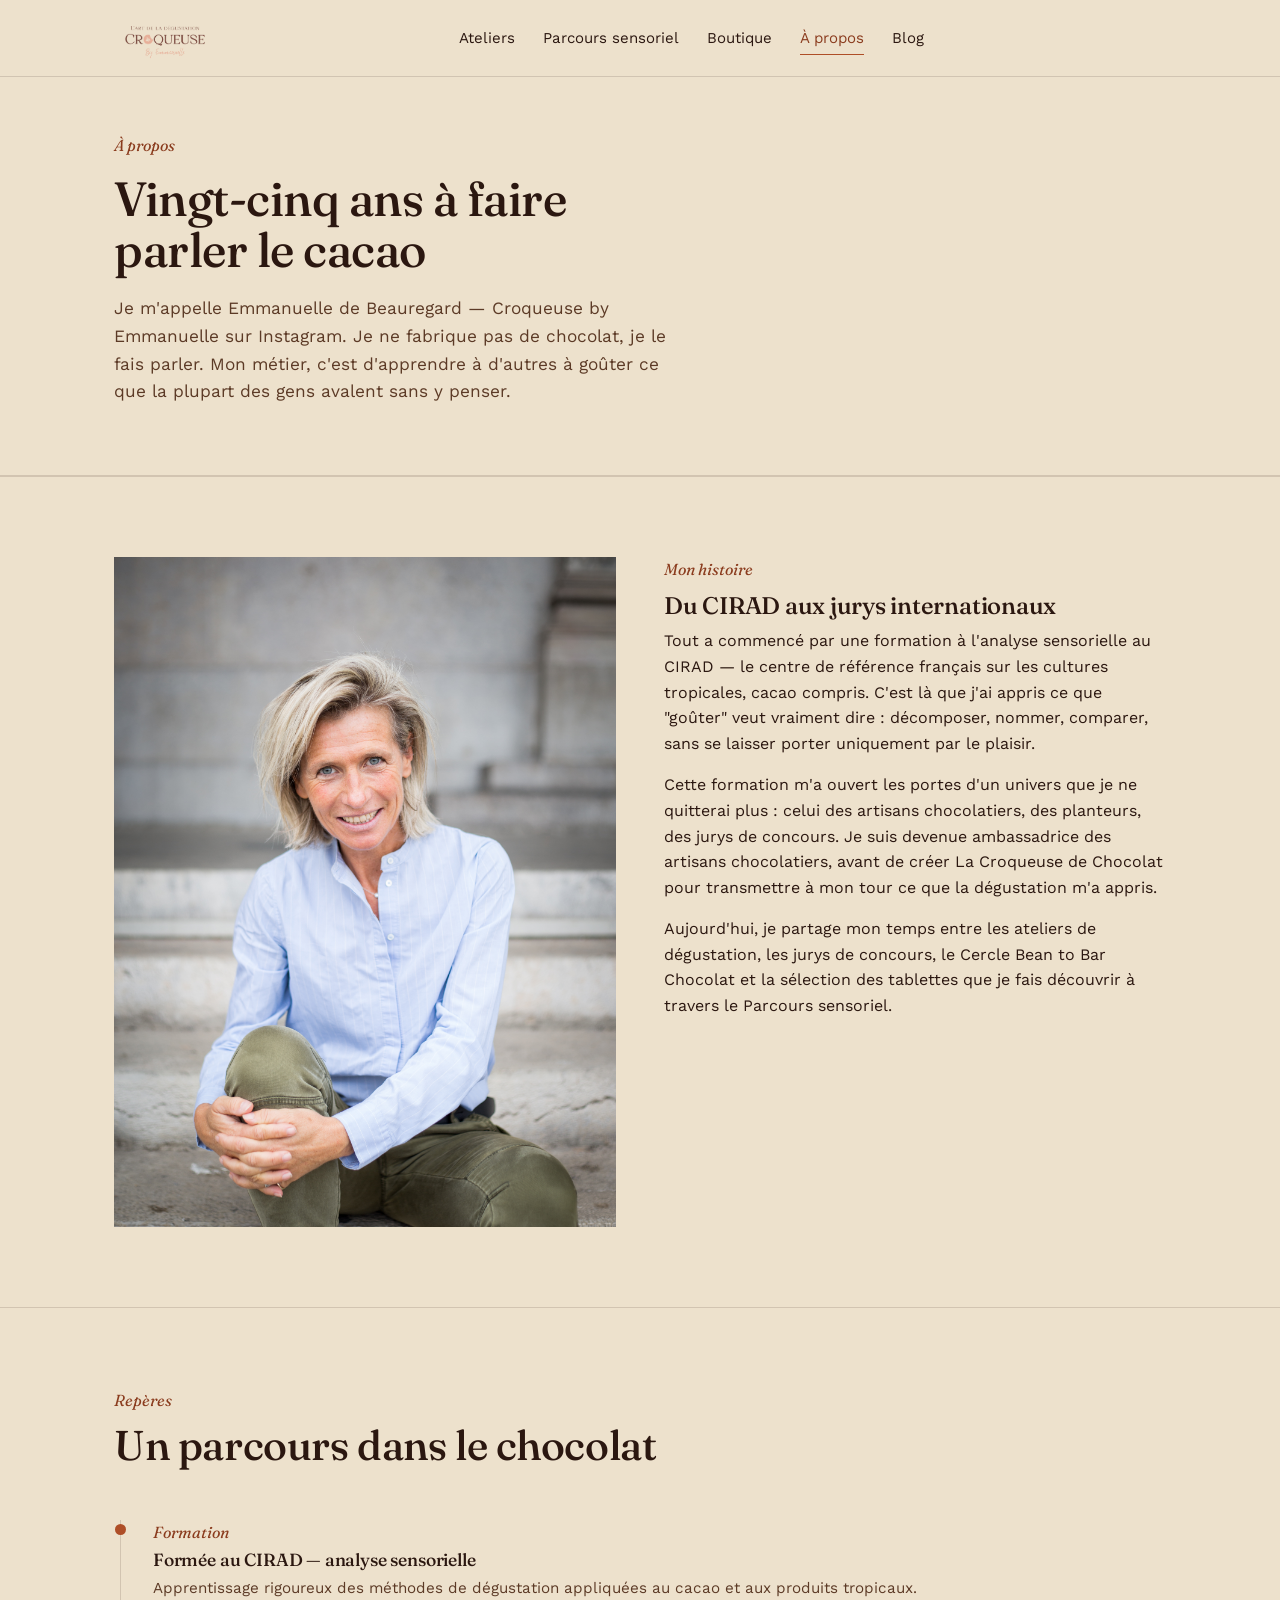
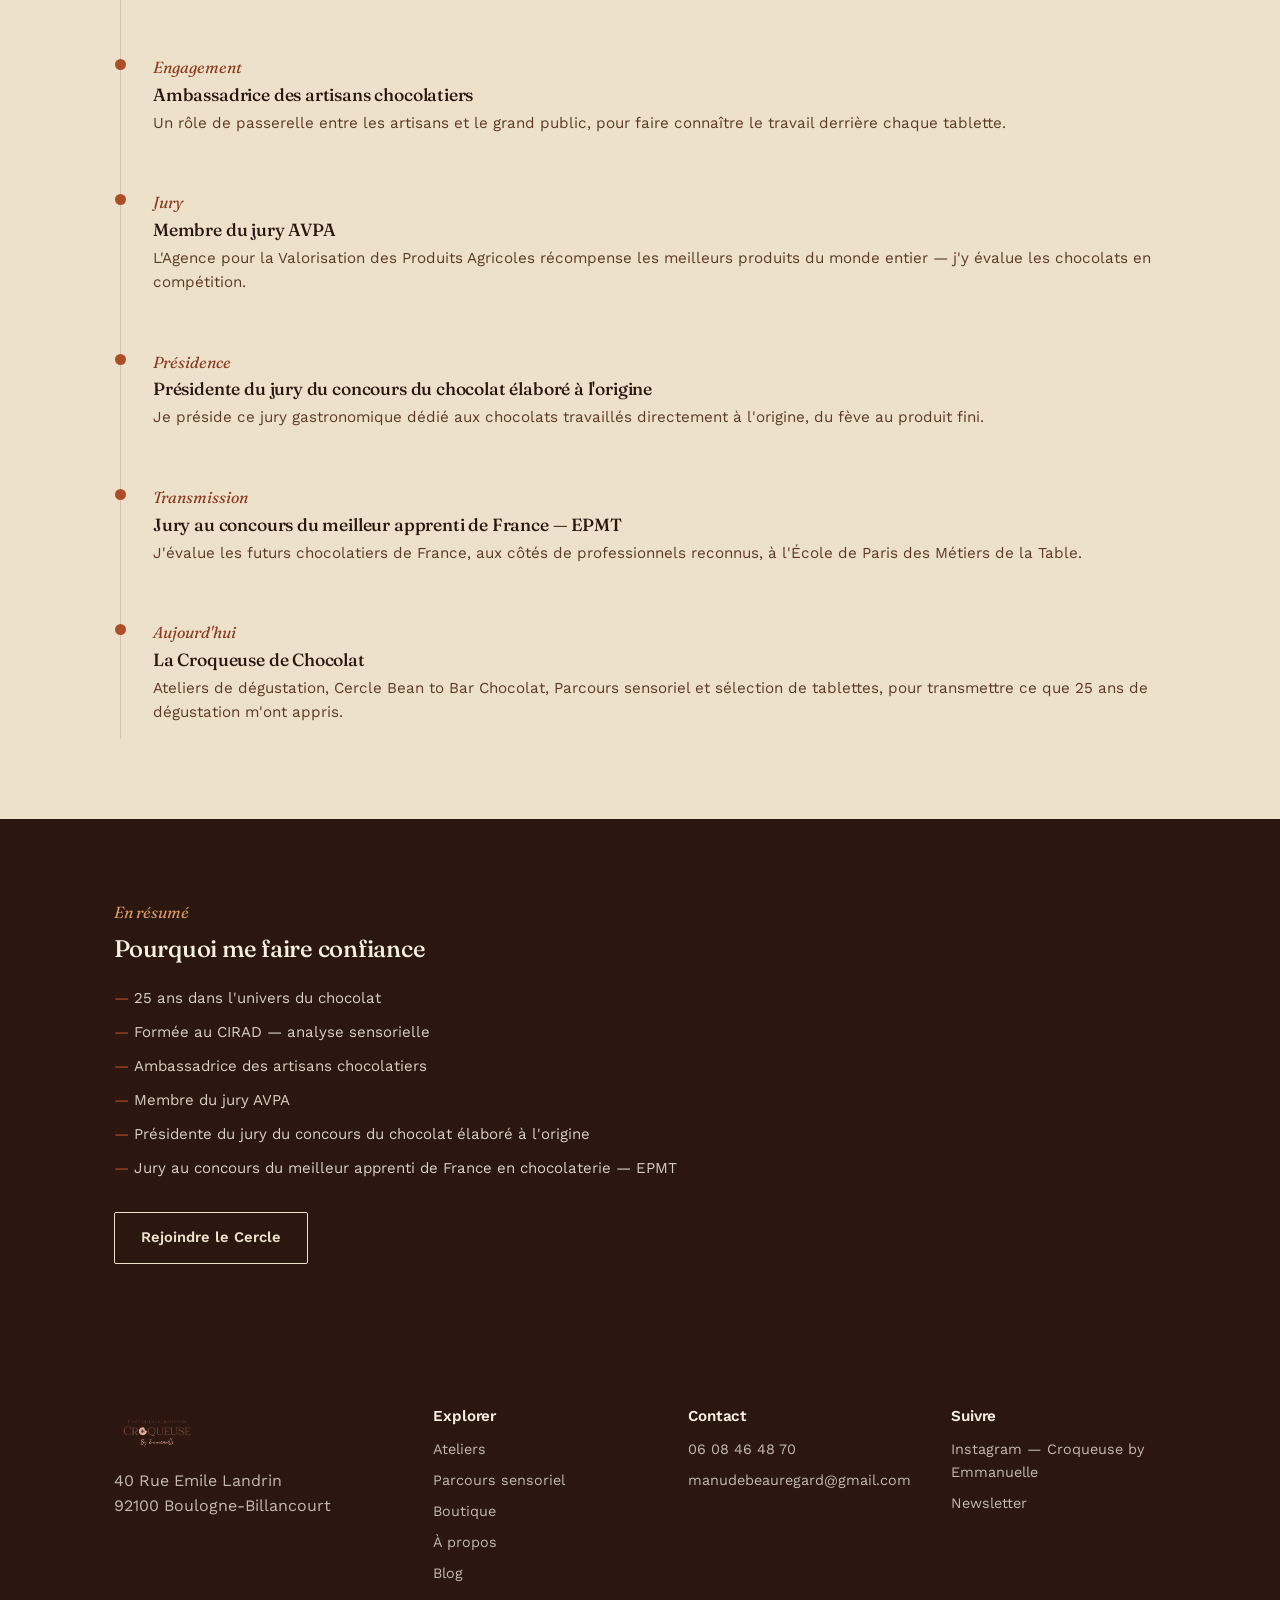
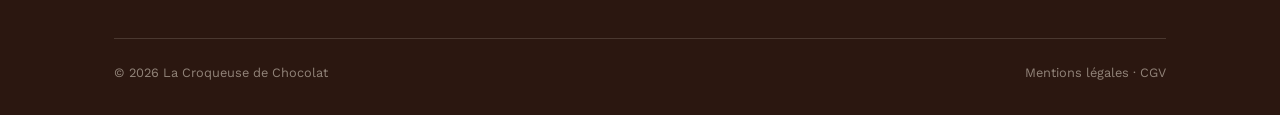
==== commit c79584aa: "Add files via upload" ====
--- a/a-propos.html
+++ b/a-propos.html
@@ -5,7 +5,7 @@
 <meta name="viewport" content="width=device-width, initial-scale=1.0">
 <title>À propos — Emmanuelle de Beauregard | La Croqueuse de Chocolat</title>
 <meta name="description" content="Emmanuelle de Beauregard, formée au CIRAD, membre du jury AVPA, 25 ans dans l'univers du chocolat Bean to Bar.">
-<link rel="stylesheet" href="style.css?v=4">
+<link rel="stylesheet" href="style.css?v=5">
 </head>
 <body>
 
@@ -13,15 +13,14 @@
   <div class="wrap">
     <a href="index.html" class="logo"><img src="logo.png" alt="La Croqueuse de Chocolat — By Emmanuelle"></a>
     <nav class="nav" id="nav">
+      <div class="nav-head"><a href="index.html" class="logo"><img src="logo.png" alt="La Croqueuse de Chocolat"></a><button class="nav-close" id="navClose" type="button" aria-label="Fermer le menu">✕</button></div>
       <a href="ateliers.html">Ateliers</a>
       <a href="parcours-sensoriel.html">Parcours sensoriel</a>
       <a href="boutique.html">Boutique</a>
       <a href="a-propos.html" class="active">À propos</a>
       <a href="blog.html">Blog</a>
-      <a href="apercu-reservation.html" class="btn btn-primary nav-cta">Réserver un atelier</a>
     </nav>
     <div class="nav-actions">
-      <a href="apercu-reservation.html" class="btn btn-primary">Réserver un atelier</a>
       <button class="menu-toggle" id="menuToggle" aria-label="Ouvrir le menu" aria-expanded="false">Menu</button>
     </div>
   </div>
@@ -39,7 +38,7 @@
   <div class="wrap grid-2">
     <div class="about-portrait photo-slot" style="aspect-ratio:3/4">
       <img src="portrait-emmanuelle.jpg" alt="Emmanuelle de Beauregard" onerror="this.style.display='none'; this.nextElementSibling.style.display='flex';">
-      <div class="photo-fallback" style="display:flex">Portrait<br>Emmanuelle de Beauregard<small>portrait-emmanuelle.jpg</small></div>
+      <div class="photo-fallback">Portrait<br>Emmanuelle de Beauregard<small>portrait-emmanuelle.jpg</small></div>
     </div>
     <div>
       <p class="section-tag">Mon histoire</p>
@@ -106,7 +105,6 @@
         <li>Jury au concours du meilleur apprenti de France en chocolaterie — EPMT</li>
       </ul>
       <div style="display:flex;gap:16px;margin-top:32px;flex-wrap:wrap">
-        <a href="apercu-reservation.html" class="btn btn-primary">Réserver un atelier</a>
         <a href="parcours-sensoriel.html" class="btn btn-ghost" style="border-color:var(--creme);color:var(--creme)">Rejoindre le Cercle</a>
       </div>
     </div>
@@ -152,6 +150,6 @@
   </div>
 </footer>
 
-<script src="main.js?v=4"></script>
+<script src="main.js?v=5"></script>
 </body>
 </html>
--- a/style.css
+++ b/style.css
@@ -73,21 +73,34 @@
 .menu-toggle{display:none;background:none;border:0;font-family:var(--serif);font-size:1rem;cursor:pointer;color:var(--noir-cacao)}
 .nav a.nav-cta{display:none}
 
+.nav-head{display:none}
+
 @media (max-width:860px){
+  .site-header{backdrop-filter:none;-webkit-backdrop-filter:none;background:var(--creme)}
   .site-header .wrap{padding-top:10px;padding-bottom:10px}
   .logo img{height:42px}
   .nav-actions .btn-primary{display:none}
+  /* Menu plein écran : tout tient dans l'écran, sans scroll */
   .nav{
-    position:fixed;inset:56px 0 0 0;background:var(--creme-clair);
-    flex-direction:column;align-items:flex-start;padding:28px var(--pad) 40px;gap:20px;
-    transform:translateY(-8px);opacity:0;visibility:hidden;pointer-events:none;
+    position:fixed;top:0;left:0;right:0;bottom:0;height:100vh;height:100dvh;
+    background:var(--creme-clair);
+    flex-direction:column;align-items:stretch;justify-content:flex-start;gap:0;
+    padding:0 var(--pad);
+    opacity:0;visibility:hidden;pointer-events:none;transform:translateY(-8px);
     transition:opacity .2s ease, transform .2s ease, visibility .2s;
-    overflow-y:auto;z-index:60;
+    overflow:hidden;z-index:100;
   }
-  .nav.open{opacity:1;visibility:visible;transform:translateY(0);pointer-events:auto}
-  .nav a{font-size:1.15rem}
-  .nav a.nav-cta{display:inline-flex;margin-top:8px;width:100%;justify-content:center;font-size:1rem}
+  .nav.open{opacity:1;visibility:visible;pointer-events:auto;transform:translateY(0)}
+  .nav-head{display:flex;align-items:center;justify-content:space-between;padding:10px 0;margin-bottom:12px}
+  .nav-close{background:none;border:0;font-size:1.5rem;line-height:1;color:var(--noir-cacao);cursor:pointer;padding:8px}
+  .nav > a:not(.logo){
+    font-family:var(--serif);font-size:1.6rem;padding:18px 0;border-bottom:1px solid var(--ligne);
+    display:block;
+  }
+  .nav > a::after{display:none}
+  .nav > a.active{color:var(--terracotta-d)}
   .menu-toggle{display:block;font-size:.95rem}
+  body.menu-open{overflow:hidden}
 }
 
 @media (max-width:400px){
@@ -153,7 +166,7 @@
 .photo-slot{position:relative;background:var(--brun-cacao);color:rgba(247,240,225,.55);overflow:hidden}
 .photo-slot img{width:100%;height:100%;object-fit:cover;position:absolute;inset:0}
 .photo-slot .photo-fallback{
-  display:flex;align-items:center;justify-content:center;text-align:center;
+  display:none;flex-direction:column;align-items:center;justify-content:center;text-align:center;
   width:100%;height:100%;padding:16px;font-family:var(--serif);font-style:italic;font-size:.92rem;
 }
 .photo-slot .photo-fallback small{display:block;font-family:var(--sans);font-style:normal;font-size:.7rem;letter-spacing:.03em;margin-top:8px;opacity:.75;word-break:break-all}
@@ -317,3 +330,7 @@
 .confirmation h3{font-size:1.5rem}
 .confirmation p{color:var(--brun-cacao)}
 @media (max-width:760px){.pay-wrap{grid-template-columns:1fr}}
+
+/* ---------- hero image ---------- */
+.hero-photo{aspect-ratio:4/3;margin:24px 0}
+@media (max-width:860px){.hero-photo{aspect-ratio:16/10;margin:18px 0}}
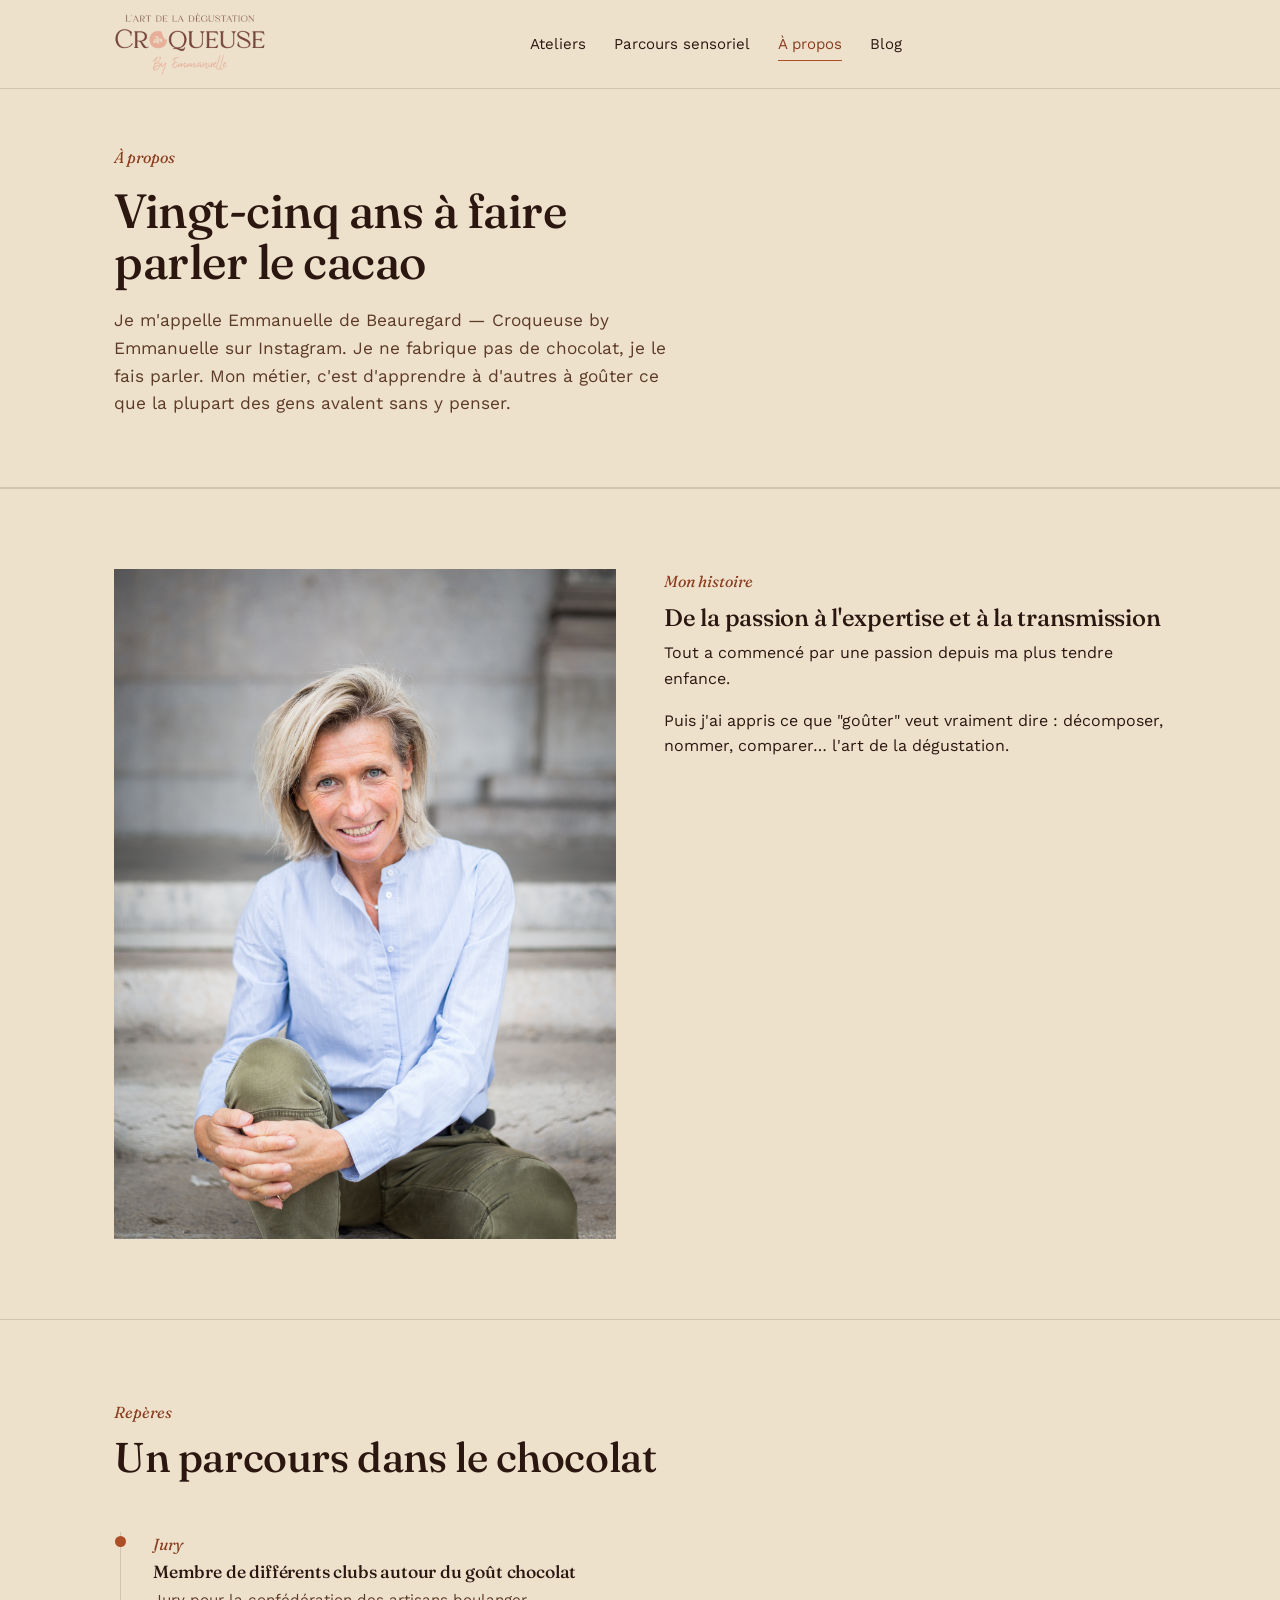
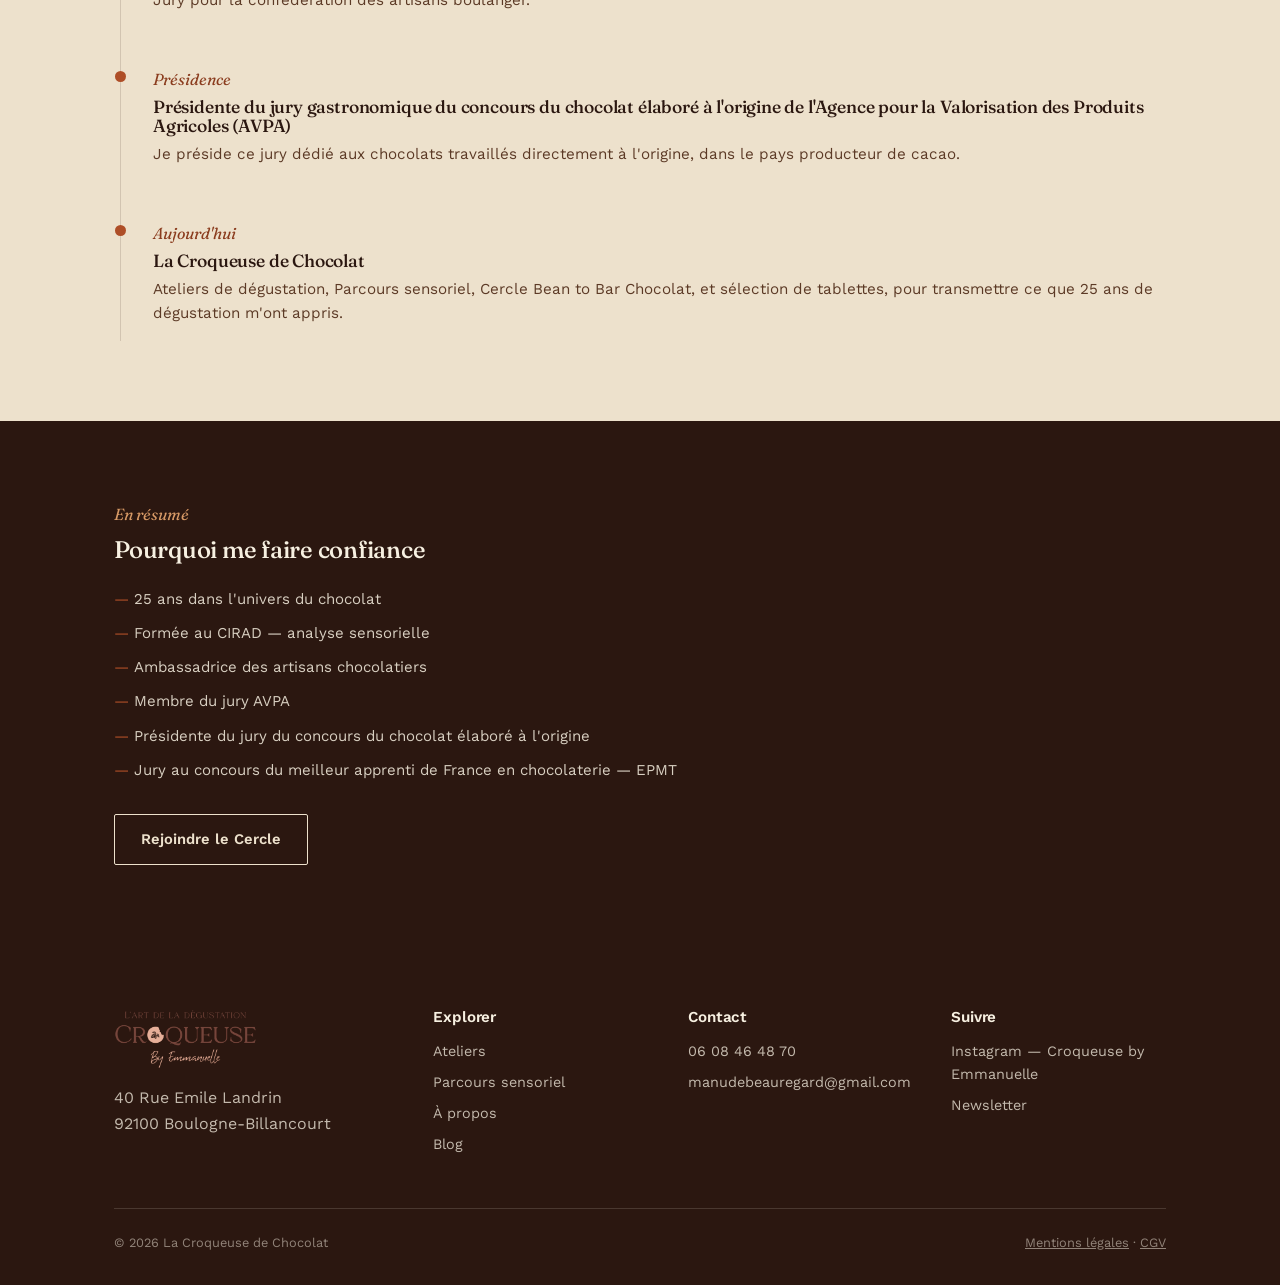
==== commit 265dd6ff: "Add files via upload" ====
--- a/a-propos.html
+++ b/a-propos.html
@@ -5,7 +5,7 @@
 <meta name="viewport" content="width=device-width, initial-scale=1.0">
 <title>À propos — Emmanuelle de Beauregard | La Croqueuse de Chocolat</title>
 <meta name="description" content="Emmanuelle de Beauregard, formée au CIRAD, membre du jury AVPA, 25 ans dans l'univers du chocolat Bean to Bar.">
-<link rel="stylesheet" href="style.css?v=5">
+<link rel="stylesheet" href="style.css?v=7">
 </head>
 <body>
 
@@ -16,7 +16,6 @@
       <div class="nav-head"><a href="index.html" class="logo"><img src="logo.png" alt="La Croqueuse de Chocolat"></a><button class="nav-close" id="navClose" type="button" aria-label="Fermer le menu">✕</button></div>
       <a href="ateliers.html">Ateliers</a>
       <a href="parcours-sensoriel.html">Parcours sensoriel</a>
-      <a href="boutique.html">Boutique</a>
       <a href="a-propos.html" class="active">À propos</a>
       <a href="blog.html">Blog</a>
     </nav>
@@ -42,10 +41,9 @@
     </div>
     <div>
       <p class="section-tag">Mon histoire</p>
-      <h2>Du CIRAD aux jurys internationaux</h2>
-      <p>Tout a commencé par une formation à l'analyse sensorielle au CIRAD — le centre de référence français sur les cultures tropicales, cacao compris. C'est là que j'ai appris ce que "goûter" veut vraiment dire : décomposer, nommer, comparer, sans se laisser porter uniquement par le plaisir.</p>
-      <p>Cette formation m'a ouvert les portes d'un univers que je ne quitterai plus : celui des artisans chocolatiers, des planteurs, des jurys de concours. Je suis devenue ambassadrice des artisans chocolatiers, avant de créer La Croqueuse de Chocolat pour transmettre à mon tour ce que la dégustation m'a appris.</p>
-      <p>Aujourd'hui, je partage mon temps entre les ateliers de dégustation, les jurys de concours, le Cercle Bean to Bar Chocolat et la sélection des tablettes que je fais découvrir à travers le Parcours sensoriel.</p>
+      <h2>De la passion à l'expertise et à la transmission</h2>
+      <p>Tout a commencé par une passion depuis ma plus tendre enfance.</p>
+      <p>Puis j'ai appris ce que "goûter" veut vraiment dire : décomposer, nommer, comparer… l'art de la dégustation.</p>
     </div>
   </div>
 </section>
@@ -58,34 +56,19 @@
     </div>
     <div class="timeline">
       <div class="timeline-item">
-        <p class="year">Formation</p>
-        <h3>Formée au CIRAD — analyse sensorielle</h3>
-        <p>Apprentissage rigoureux des méthodes de dégustation appliquées au cacao et aux produits tropicaux.</p>
-      </div>
-      <div class="timeline-item">
-        <p class="year">Engagement</p>
-        <h3>Ambassadrice des artisans chocolatiers</h3>
-        <p>Un rôle de passerelle entre les artisans et le grand public, pour faire connaître le travail derrière chaque tablette.</p>
-      </div>
-      <div class="timeline-item">
         <p class="year">Jury</p>
-        <h3>Membre du jury AVPA</h3>
-        <p>L'Agence pour la Valorisation des Produits Agricoles récompense les meilleurs produits du monde entier — j'y évalue les chocolats en compétition.</p>
+        <h3>Membre de différents clubs autour du goût chocolat</h3>
+        <p>Jury pour la confédération des artisans boulanger.</p>
       </div>
       <div class="timeline-item">
         <p class="year">Présidence</p>
-        <h3>Présidente du jury du concours du chocolat élaboré à l'origine</h3>
-        <p>Je préside ce jury gastronomique dédié aux chocolats travaillés directement à l'origine, du fève au produit fini.</p>
-      </div>
-      <div class="timeline-item">
-        <p class="year">Transmission</p>
-        <h3>Jury au concours du meilleur apprenti de France — EPMT</h3>
-        <p>J'évalue les futurs chocolatiers de France, aux côtés de professionnels reconnus, à l'École de Paris des Métiers de la Table.</p>
+        <h3>Présidente du jury gastronomique du concours du chocolat élaboré à l'origine de l'Agence pour la Valorisation des Produits Agricoles (AVPA)</h3>
+        <p>Je préside ce jury dédié aux chocolats travaillés directement à l'origine, dans le pays producteur de cacao.</p>
       </div>
       <div class="timeline-item">
         <p class="year">Aujourd'hui</p>
         <h3>La Croqueuse de Chocolat</h3>
-        <p>Ateliers de dégustation, Cercle Bean to Bar Chocolat, Parcours sensoriel et sélection de tablettes, pour transmettre ce que 25 ans de dégustation m'ont appris.</p>
+        <p>Ateliers de dégustation, Parcours sensoriel, Cercle Bean to Bar Chocolat, et sélection de tablettes, pour transmettre ce que 25 ans de dégustation m'ont appris.</p>
       </div>
     </div>
   </div>
@@ -123,7 +106,6 @@
         <ul>
           <li><a href="ateliers.html">Ateliers</a></li>
           <li><a href="parcours-sensoriel.html">Parcours sensoriel</a></li>
-          <li><a href="boutique.html">Boutique</a></li>
           <li><a href="a-propos.html">À propos</a></li>
           <li><a href="blog.html">Blog</a></li>
         </ul>
@@ -145,11 +127,11 @@
     </div>
     <div class="footer-bottom">
       <span>© <span id="year"></span> La Croqueuse de Chocolat</span>
-      <span>Mentions légales · CGV</span>
+      <span><a href="mentions-legales.html">Mentions légales</a> · <a href="cgv.html">CGV</a></span>
     </div>
   </div>
 </footer>
 
-<script src="main.js?v=5"></script>
+<script src="main.js?v=7"></script>
 </body>
 </html>
--- a/style.css
+++ b/style.css
@@ -63,7 +63,7 @@
   padding-top:12px;padding-bottom:12px;
 }
 .logo{text-decoration:none;display:flex;align-items:center}
-.logo img{height:52px;width:auto;display:block}
+.logo img{height:64px;width:auto;display:block}
 .nav{display:flex;gap:28px;list-style:none;margin:0;padding:0;align-items:center}
 .nav a{text-decoration:none;font-size:.94rem;position:relative;padding:2px 0}
 .nav a::after{content:"";position:absolute;left:0;right:0;bottom:-3px;height:1px;background:var(--terracotta);transform:scaleX(0);transform-origin:left;transition:transform .25s ease}
@@ -78,7 +78,7 @@
 @media (max-width:860px){
   .site-header{backdrop-filter:none;-webkit-backdrop-filter:none;background:var(--creme)}
   .site-header .wrap{padding-top:10px;padding-bottom:10px}
-  .logo img{height:42px}
+  .logo img{height:50px}
   .nav-actions .btn-primary{display:none}
   /* Menu plein écran : tout tient dans l'écran, sans scroll */
   .nav{
@@ -201,7 +201,7 @@
 /* ---------- footer ---------- */
 .site-footer{background:var(--noir-cacao);color:rgba(247,240,225,.75);padding:64px 0 32px}
 .footer-grid{display:grid;grid-template-columns:1.3fr 1fr 1fr 1fr;gap:40px}
-.footer-grid .logo img{height:44px}
+.footer-grid .logo img{height:60px}
 .footer-grid h4{color:var(--creme-clair);font-size:.95rem;font-family:var(--sans);font-weight:600;margin-bottom:14px}
 .footer-grid ul{list-style:none;margin:0;padding:0;display:grid;gap:8px;font-size:.9rem}
 .footer-grid a{text-decoration:none;color:inherit}
@@ -334,3 +334,24 @@
 /* ---------- hero image ---------- */
 .hero-photo{aspect-ratio:4/3;margin:24px 0}
 @media (max-width:860px){.hero-photo{aspect-ratio:16/10;margin:18px 0}}
+
+/* ---------- parcours : visuel ---------- */
+.parcours-photo{aspect-ratio:21/9;margin-top:36px}
+@media (max-width:860px){.parcours-photo{aspect-ratio:16/10;margin-top:24px}}
+
+/* ---------- visuels accueil ---------- */
+.offer-photo{aspect-ratio:4/3;margin:-36px -30px 24px}
+.b2b-photo{aspect-ratio:21/9;margin:0 0 36px}
+@media (max-width:860px){.b2b-photo{aspect-ratio:16/10;margin-bottom:24px}}
+
+/* ---------- pages légales ---------- */
+.legal{max-width:72ch}
+.legal h2{font-size:1.35rem;margin:40px 0 12px}
+.legal h3{font-size:1.05rem;margin:22px 0 8px}
+.legal p,.legal li{color:var(--brun-cacao);font-size:.98rem}
+.legal ul{padding-left:20px;margin:8px 0 14px}
+.legal li{margin-bottom:6px}
+.legal a{color:var(--terracotta-d);text-decoration:underline}
+.legal .maj{font-size:.85rem;opacity:.75;margin-top:36px}
+mark.todo{background:#F3D27A;color:var(--noir-cacao);padding:1px 5px}
+.footer-bottom a{color:inherit;text-decoration:underline}
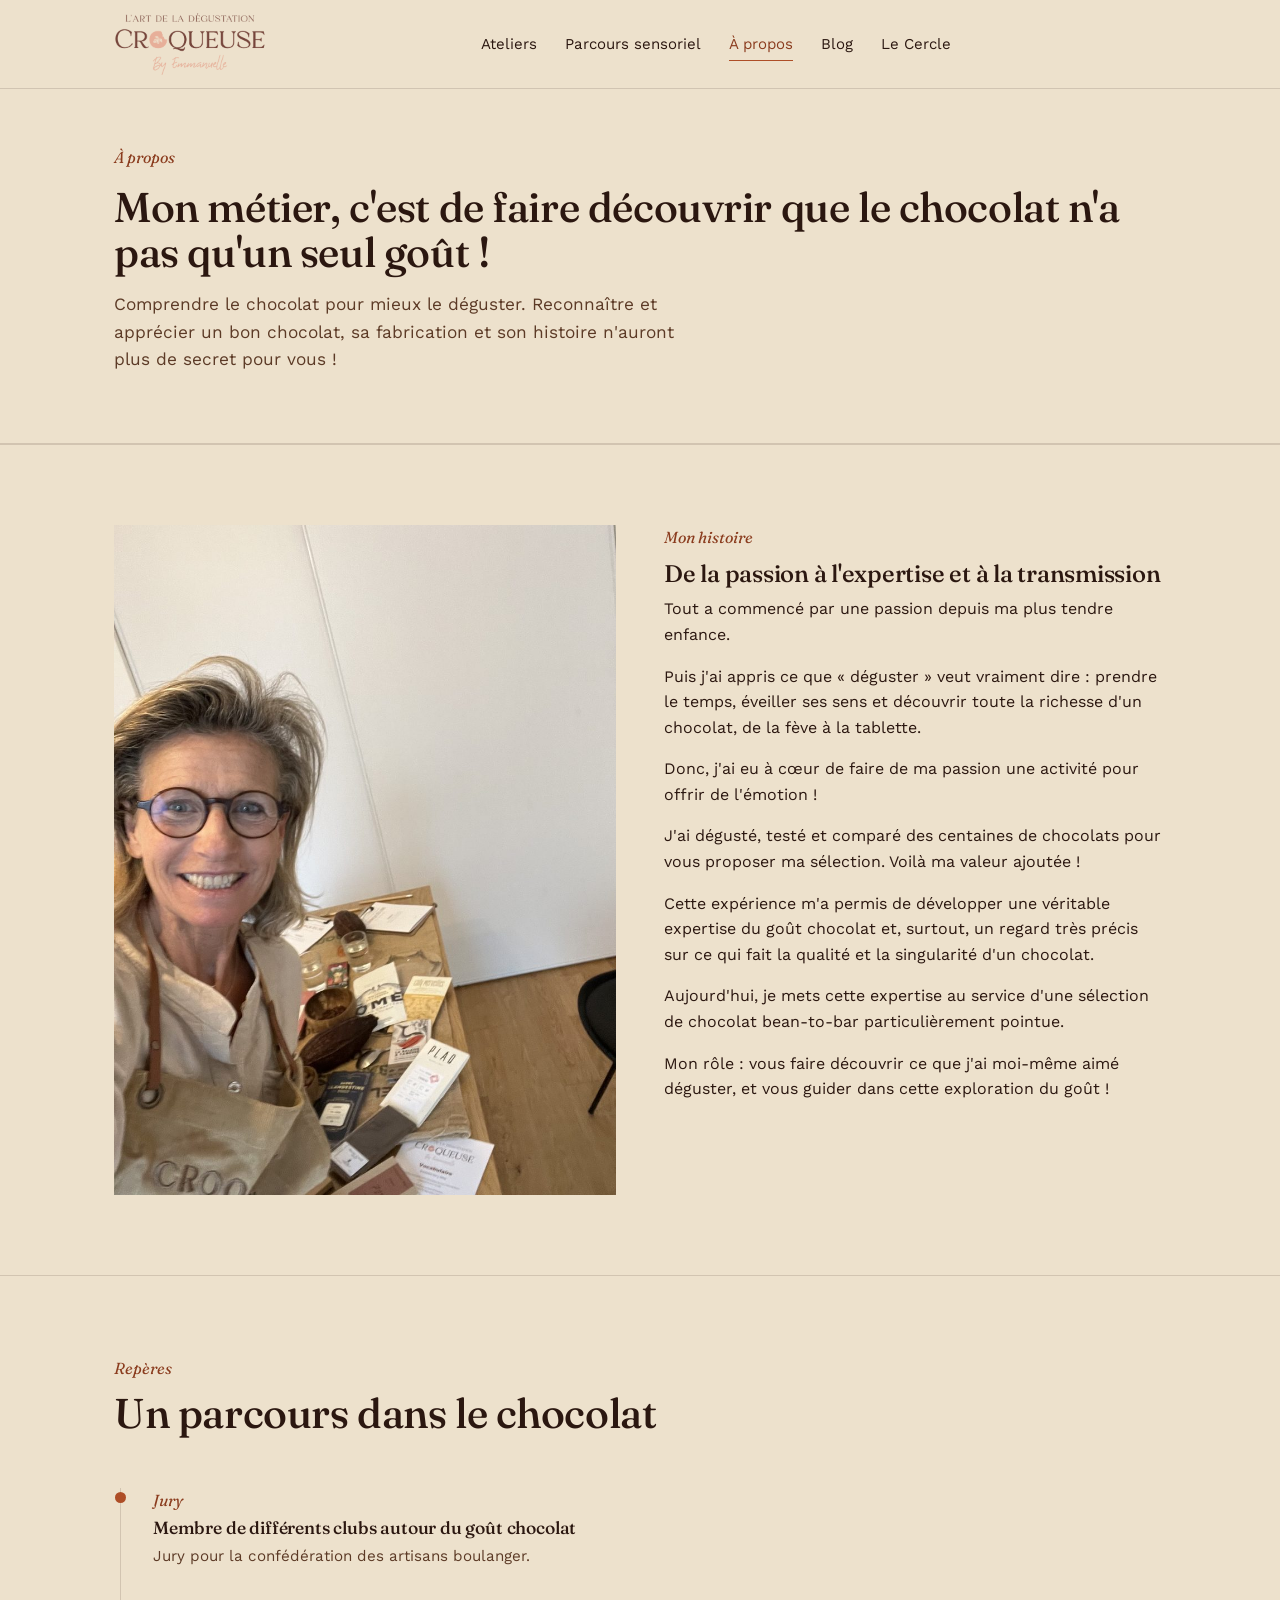
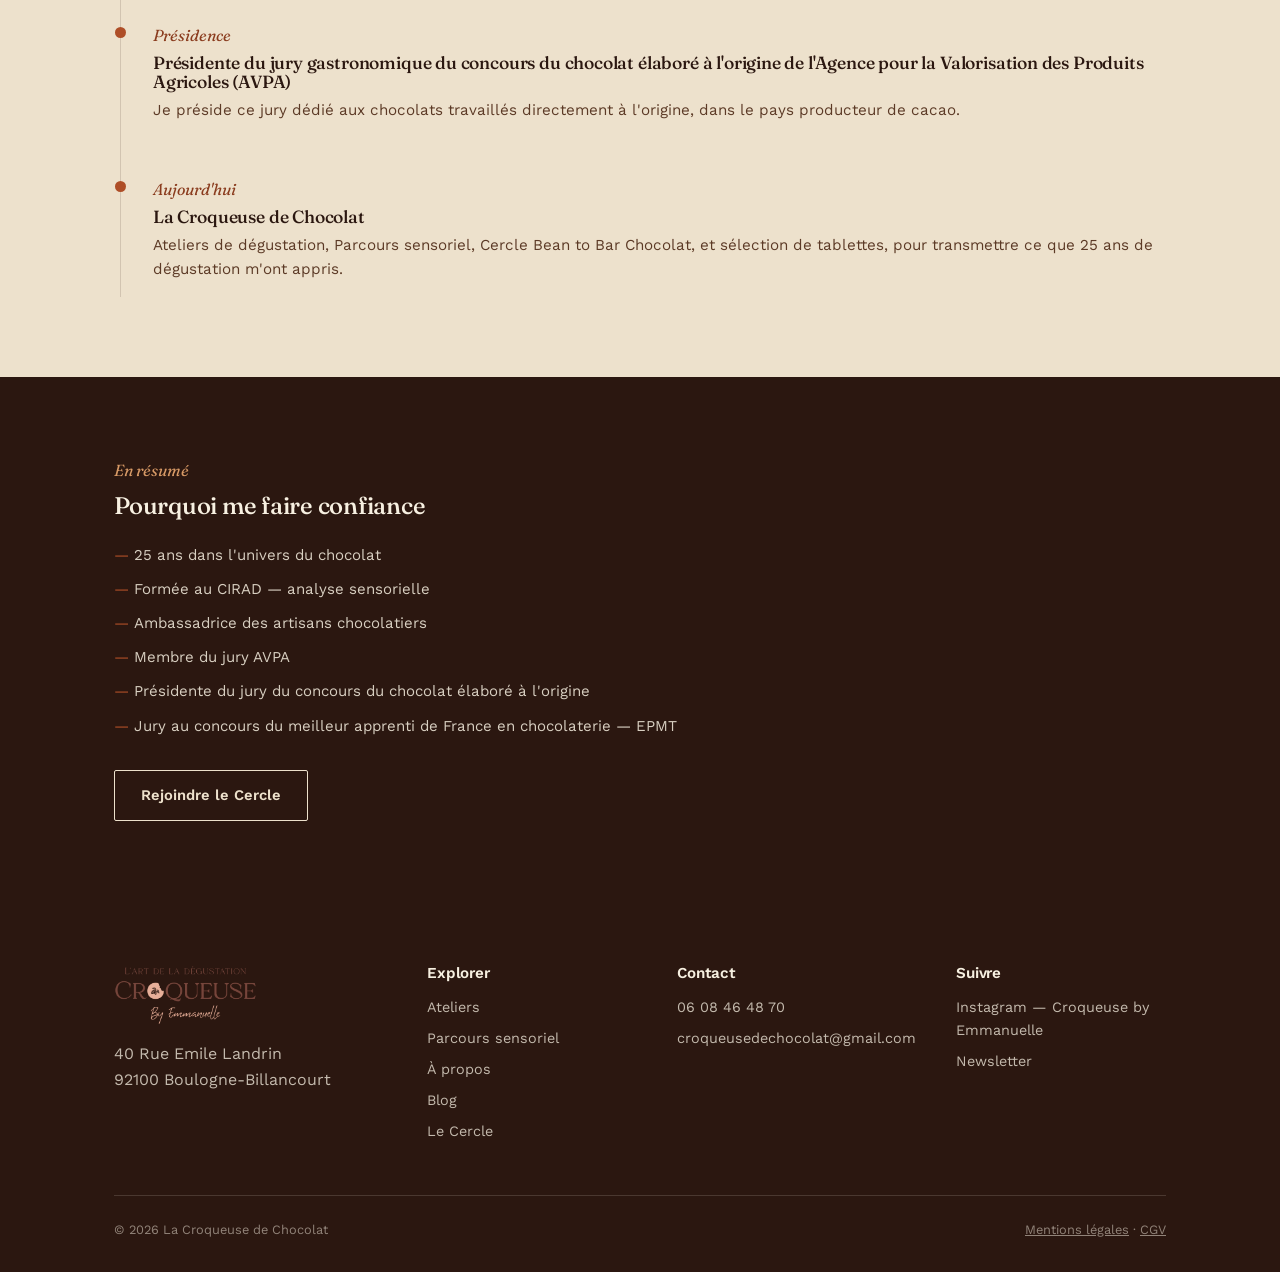
==== commit a66adf0c: "Add files via upload" ====
--- a/a-propos.html
+++ b/a-propos.html
@@ -5,7 +5,7 @@
 <meta name="viewport" content="width=device-width, initial-scale=1.0">
 <title>À propos — Emmanuelle de Beauregard | La Croqueuse de Chocolat</title>
 <meta name="description" content="Emmanuelle de Beauregard, formée au CIRAD, membre du jury AVPA, 25 ans dans l'univers du chocolat Bean to Bar.">
-<link rel="stylesheet" href="style.css?v=7">
+<link rel="stylesheet" href="style.css?v=8">
 </head>
 <body>
 
@@ -18,6 +18,7 @@
       <a href="parcours-sensoriel.html">Parcours sensoriel</a>
       <a href="a-propos.html" class="active">À propos</a>
       <a href="blog.html">Blog</a>
+      <a href="le-cercle.html">Le Cercle</a>
     </nav>
     <div class="nav-actions">
       <button class="menu-toggle" id="menuToggle" aria-label="Ouvrir le menu" aria-expanded="false">Menu</button>
@@ -28,8 +29,8 @@
 <section class="page-hero">
   <div class="wrap">
     <p class="section-tag">À propos</p>
-    <h1>Vingt-cinq ans à faire parler le cacao</h1>
-    <p class="lede">Je m'appelle Emmanuelle de Beauregard — Croqueuse by Emmanuelle sur Instagram. Je ne fabrique pas de chocolat, je le fais parler. Mon métier, c'est d'apprendre à d'autres à goûter ce que la plupart des gens avalent sans y penser.</p>
+    <h1 style="max-width:none;font-size:clamp(1.7rem,3.4vw,2.6rem)">Mon métier, c'est de faire découvrir que le chocolat n'a pas qu'un seul goût !</h1>
+    <p class="lede">Comprendre le chocolat pour mieux le déguster. Reconnaître et apprécier un bon chocolat, sa fabrication et son histoire n'auront plus de secret pour vous !</p>
   </div>
 </section>
 
@@ -43,7 +44,12 @@
       <p class="section-tag">Mon histoire</p>
       <h2>De la passion à l'expertise et à la transmission</h2>
       <p>Tout a commencé par une passion depuis ma plus tendre enfance.</p>
-      <p>Puis j'ai appris ce que "goûter" veut vraiment dire : décomposer, nommer, comparer… l'art de la dégustation.</p>
+      <p>Puis j'ai appris ce que « déguster » veut vraiment dire : prendre le temps, éveiller ses sens et découvrir toute la richesse d'un chocolat, de la fève à la tablette.</p>
+      <p>Donc, j'ai eu à cœur de faire de ma passion une activité pour offrir de l'émotion !</p>
+      <p>J'ai dégusté, testé et comparé des centaines de chocolats pour vous proposer ma sélection. Voilà ma valeur ajoutée !</p>
+      <p>Cette expérience m'a permis de développer une véritable expertise du goût chocolat et, surtout, un regard très précis sur ce qui fait la qualité et la singularité d'un chocolat.</p>
+      <p>Aujourd'hui, je mets cette expertise au service d'une sélection de chocolat bean-to-bar particulièrement pointue.</p>
+      <p>Mon rôle : vous faire découvrir ce que j'ai moi-même aimé déguster, et vous guider dans cette exploration du goût !</p>
     </div>
   </div>
 </section>
@@ -88,7 +94,7 @@
         <li>Jury au concours du meilleur apprenti de France en chocolaterie — EPMT</li>
       </ul>
       <div style="display:flex;gap:16px;margin-top:32px;flex-wrap:wrap">
-        <a href="parcours-sensoriel.html" class="btn btn-ghost" style="border-color:var(--creme);color:var(--creme)">Rejoindre le Cercle</a>
+        <a href="le-cercle.html" class="btn btn-ghost" style="border-color:var(--creme);color:var(--creme)">Rejoindre le Cercle</a>
       </div>
     </div>
   </div>
@@ -108,13 +114,14 @@
           <li><a href="parcours-sensoriel.html">Parcours sensoriel</a></li>
           <li><a href="a-propos.html">À propos</a></li>
           <li><a href="blog.html">Blog</a></li>
+          <li><a href="le-cercle.html">Le Cercle</a></li>
         </ul>
       </div>
       <div>
         <h4>Contact</h4>
         <ul>
           <li><a href="tel:0608464870">06 08 46 48 70</a></li>
-          <li><a href="mailto:manudebeauregard@gmail.com">manudebeauregard@gmail.com</a></li>
+          <li><a href="mailto:croqueusedechocolat@gmail.com">croqueusedechocolat@gmail.com</a></li>
         </ul>
       </div>
       <div>
@@ -132,6 +139,6 @@
   </div>
 </footer>
 
-<script src="main.js?v=7"></script>
+<script src="main.js?v=8"></script>
 </body>
 </html>
--- a/style.css
+++ b/style.css
@@ -336,12 +336,12 @@
 @media (max-width:860px){.hero-photo{aspect-ratio:16/10;margin:18px 0}}
 
 /* ---------- parcours : visuel ---------- */
-.parcours-photo{aspect-ratio:21/9;margin-top:36px}
+.parcours-photo{aspect-ratio:16/9;margin-top:36px}
 @media (max-width:860px){.parcours-photo{aspect-ratio:16/10;margin-top:24px}}
 
 /* ---------- visuels accueil ---------- */
 .offer-photo{aspect-ratio:4/3;margin:-36px -30px 24px}
-.b2b-photo{aspect-ratio:21/9;margin:0 0 36px}
+.b2b-photo{aspect-ratio:2/1;margin:0 0 36px}
 @media (max-width:860px){.b2b-photo{aspect-ratio:16/10;margin-bottom:24px}}
 
 /* ---------- pages légales ---------- */
